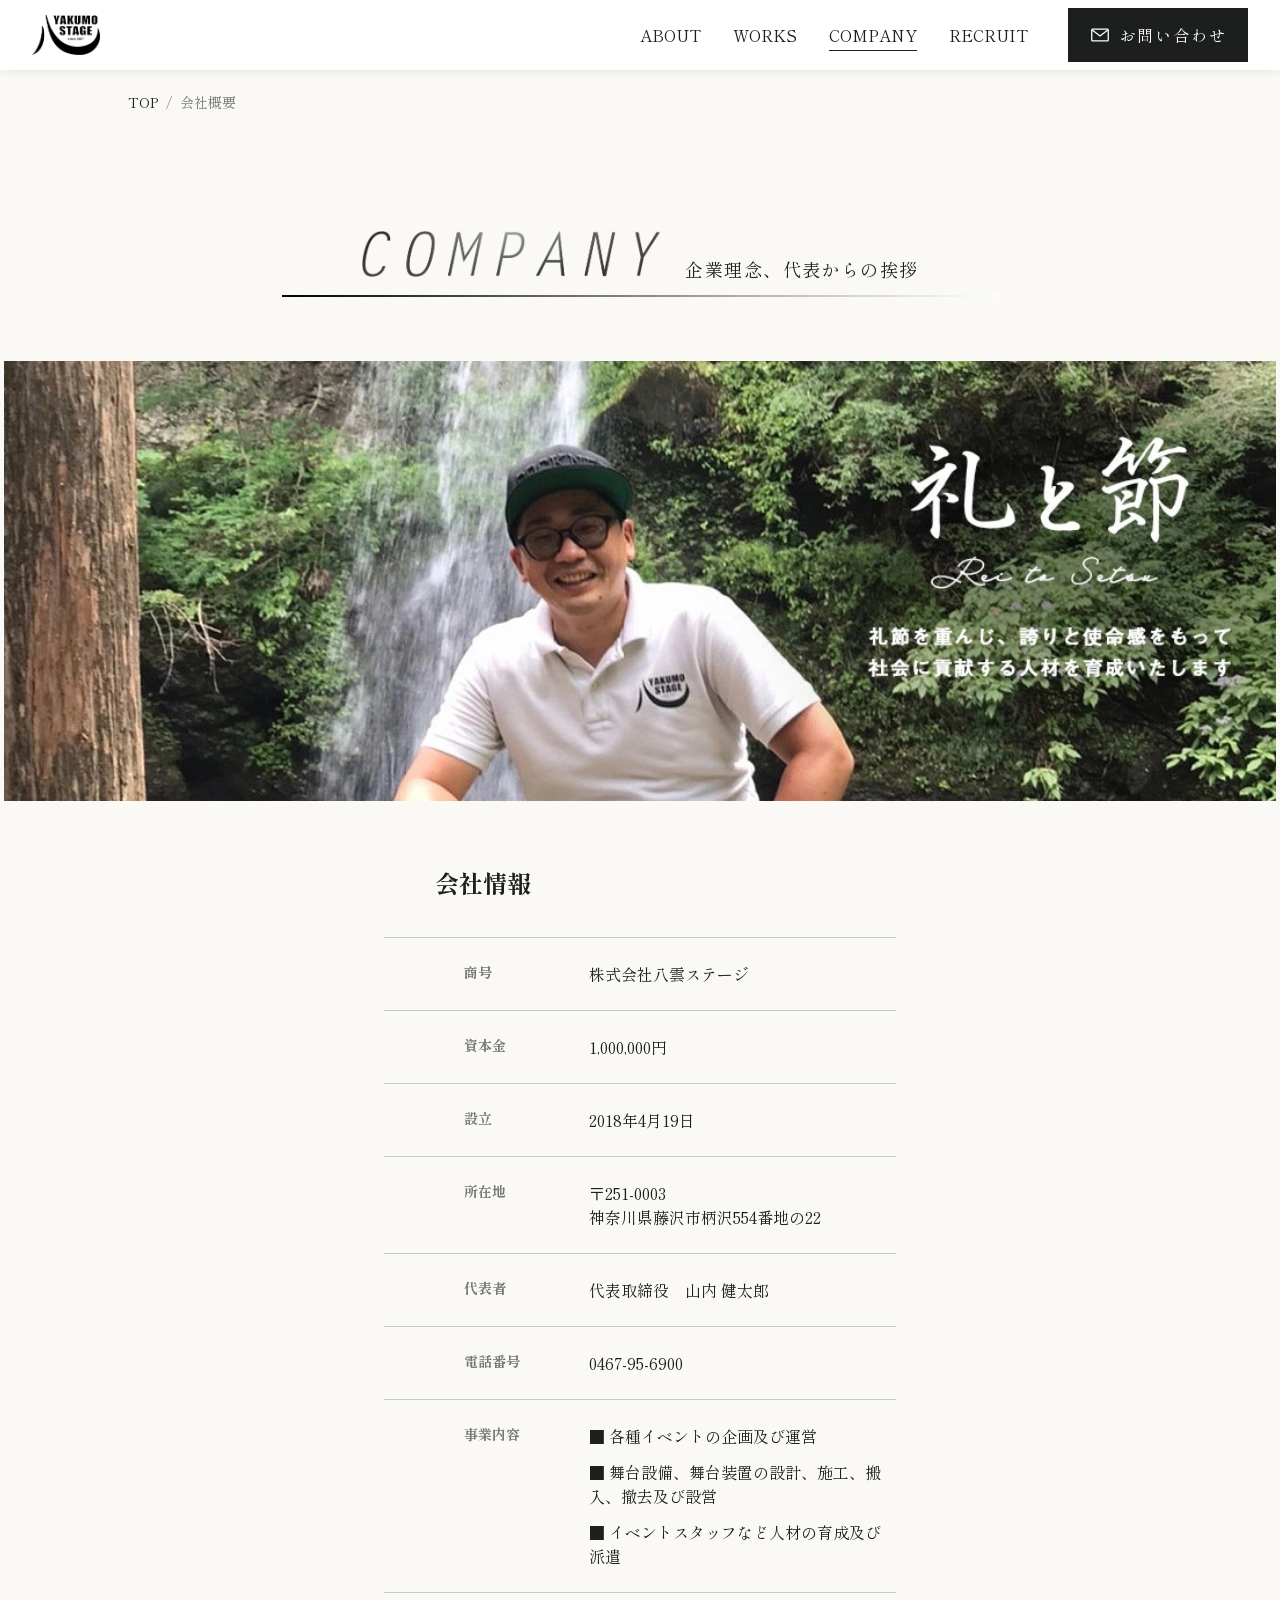
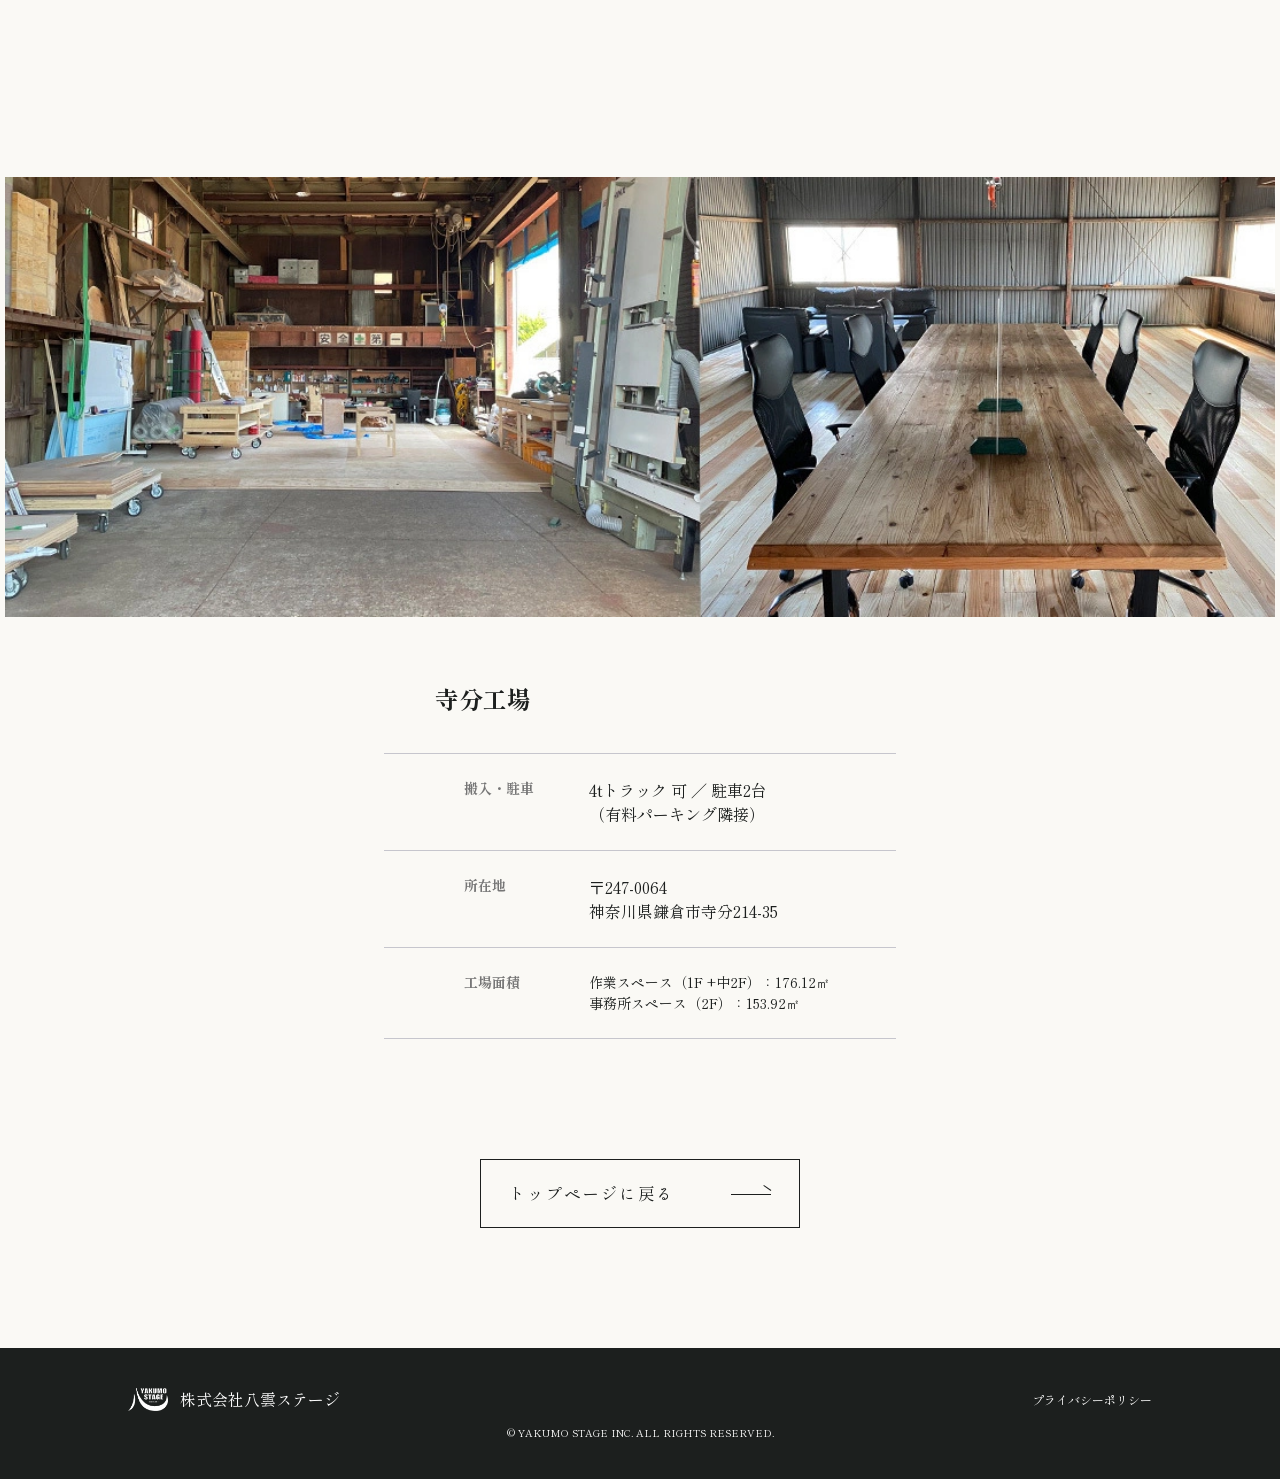
==== company.html @ d3046df2 "Add files via upload" ====
<!doctype html>
<html lang="ja">
	<head>
		<meta charset="UTF-8" />
		<meta name="viewport" content="width=device-width, initial-scale=1.0" />
		<title>会社概要|株式会社八雲ステージ</title>
		<meta
			name="description"
			content="株式会社八雲ステージの会社概要です。所在地・事業内容などの会社情報と、大道具や舞台美術を制作する寺分工場(神奈川県鎌倉市)をご紹介します。" />
		<link rel="icon" href="./assets/images/yakumo_favicon.png" />
		<link rel="preconnect" href="https://fonts.googleapis.com" />
		<link rel="preconnect" href="https://fonts.gstatic.com" crossorigin />
		<link href="https://fonts.googleapis.com/css2?family=Shippori+Mincho&display=swap" rel="stylesheet" />
		<link rel="stylesheet" href="./assets/css/style.css" />
		<!-- JSが動く時だけ演出用の初期状態にする(表示前に付けてちらつきを防ぐ) -->
		<script>
			document.documentElement.classList.add('js');
		</script>
	</head>
	<body>
		<!-- ヘッダー -->
		<header class="l-header">
			<div class="l-header__inner">
				<h1 class="l-header__logo">
					<a href="./index.html">
						<img src="./assets/images/yakumo_logo1.png" alt="株式会社八雲ステージ" />
					</a>
				</h1>
				<nav class="l-nav" id="global-nav">
					<ul class="l-nav__list">
						<li class="l-nav__item">
							<a href="./index.html#about">ABOUT</a>
						</li>
						<li class="l-nav__item">
							<a href="./index.html#works">WORKS</a>
						</li>
						<li class="l-nav__item">
							<a href="./company.html" aria-current="page">COMPANY</a>
						</li>
						<li class="l-nav__item">
							<a href="./recruit.html">RECRUIT</a>
						</li>
					</ul>
					<div class="l-btn c-btn c-btn--icon">
						<a href="./contact.html">
							<!-- メールのアイコン(飾りなので読み上げない) -->
							<svg
								class="c-btn__icon"
								viewBox="0 0 24 24"
								fill="none"
								stroke="currentColor"
								stroke-width="1.4"
								aria-hidden="true">
								<rect x="3" y="5.5" width="18" height="13" rx="1" />
								<path d="M3.5 6.5l8.5 6.5 8.5-6.5" />
							</svg>
							お問い合わせ
						</a>
					</div>
				</nav>
				<button
					type="button"
					class="l-ham"
					aria-label="メニューを開く"
					aria-expanded="false"
					aria-controls="global-nav">
					<span></span>
					<span></span>
					<span></span>
				</button>
			</div>
		</header>
		<!-- パンくずリスト -->
		<nav class="c-breadcrumb c-container" aria-label="パンくずリスト">
			<ol>
				<li><a href="./index.html">TOP</a></li>
				<li aria-current="page">会社概要</li>
			</ol>
		</nav>
		<!-- ここからコンテンツ -->
		<main class="c-section-block">
			<h2 class="c-section-title c-section-title__center">
				<span class="en">
					<img src="./assets/images/yakumo_top_company_20201012184422060.webp" alt="COMPANY" loading="lazy" />
				</span>
				<span class="jp">企業理念、代表からの挨拶</span>
			</h2>
			<!-- 会社情報セクション -->
			<section class="p-company">
				<div class="p-company__image">
					<img
						src="./assets/images/yakumo_company_image1_20200904131859080.webp"
						alt="「礼と節」と代表取締役 山内 健太郎"
						loading="lazy" />
				</div>
				<div class="p-company__text c-container">
					<h3 class="c-heading">会社情報</h3>
					<dl class="p-company__inner">
						<dt>商号</dt>
						<dd>株式会社八雲ステージ</dd>
						<dt>資本金</dt>
						<dd>1,000,000円</dd>
						<dt>設立</dt>
						<dd>2018年4月19日</dd>
						<dt>所在地</dt>
						<dd>
							<div>〒251-0003</div>
							<div>神奈川県藤沢市柄沢554番地の22</div>
						</dd>
						<dt>代表者</dt>
						<dd>代表取締役　山内 健太郎</dd>
						<dt>電話番号</dt>
						<dd><a href="tel:0467956900" class="c-tel">0467-95-6900</a></dd>
						<dt>事業内容</dt>
						<dd>
							<ul>
								<li>■ 各種イベントの企画及び運営</li>
								<li>■ 舞台設備、舞台装置の設計、施工、搬入、撤去及び設営</li>
								<li>■ イベントスタッフなど人材の育成及び派遣</li>
							</ul>
						</dd>
					</dl>
				</div>
			</section>

			<!-- 寺分工場セクション -->
			<section class="p-company c-section-block">
				<div class="p-company__image">
					<img
						src="./assets/images/yakumo_company_factory.webp"
						alt="寺分工場の作業スペースと事務所スペース"
						loading="lazy" />
				</div>
				<div class="p-company__text c-container">
					<h3 class="c-heading">寺分工場</h3>
					<dl class="p-company__inner">
						<dt>搬入・駐車</dt>
						<dd>
							<div>4tトラック 可 ／ 駐車2台</div>
							<div>（有料パーキング隣接）</div>
						</dd>
						<dt>所在地</dt>
						<dd>
							<div>〒247-0064</div>
							<div>神奈川県鎌倉市寺分214-35</div>
						</dd>
						<dt>工場面積</dt>
						<dd class="space">
							<div>作業スペース（1F +中2F）：176.12㎡</div>
							<div>事務所スペース（2F）：153.92㎡</div>
						</dd>
					</dl>
				</div>
			</section>

			<div class="c-btn c-btn--arrow c-btn--outline">
				<a href="./index.html">
					トップページに戻る
					<span class="c-btn__arrow" aria-hidden="true"></span>
				</a>
			</div>
		</main>
		<!-- フッター -->
		<footer class="l-footer">
			<div class="l-footer__inner c-container">
				<h3 class="l-footer__title">
					<a href="./index.html">
						<div class="l-footer__logo">
							<img src="./assets/images/yakumo_logo1.png" alt="株式会社八雲ステージ" loading="lazy" />
						</div>
						<div class="l-footer__text">株式会社八雲ステージ</div>
					</a>
				</h3>
				<p><a href="./privacy-policy.html">プライバシーポリシー</a></p>
			</div>
			<small>&copy; YAKUMO STAGE INC. ALL RIGHTS RESERVED.</small>
		</footer>
		<script src="https://ajax.googleapis.com/ajax/libs/jquery/3.5.1/jquery.min.js"></script>
		<script src="./assets/js/common.js"></script>
	</body>
</html>
---- assets/css/style.css ----
@charset "UTF-8";
img {
  max-width: 100%;
  display: block;
}

body {
  font-family: "Shippori Mincho", serif;
  font-size: 1rem;
  color: #1c1f1e;
  background-color: #faf9f5;
}

/*! destyle.css v4.0.1 | MIT License | https://github.com/nicolas-cusan/destyle.css */
/* Reset box-model and set borders */
/* ============================================ */
*,
::before,
::after {
  -webkit-box-sizing: border-box;
          box-sizing: border-box;
  border-style: solid;
  border-width: 0;
  min-width: 0;
}

/* Document */
/* ============================================ */
/**
 * 1. Correct the line height in all browsers.
 * 2. Prevent adjustments of font size after orientation changes in iOS.
 * 3. Remove gray overlay on links for iOS.
 */
html {
  line-height: 1.15; /* 1 */
  -webkit-text-size-adjust: 100%; /* 2 */
  -webkit-tap-highlight-color: transparent; /* 3*/
}

/* Sections */
/* ============================================ */
/**
 * Remove the margin in all browsers.
 */
body {
  margin: 0;
}

/**
 * Render the `main` element consistently in IE.
 */
main {
  display: block;
}

/* Vertical rhythm */
/* ============================================ */
p,
table,
blockquote,
address,
pre,
iframe,
form,
figure,
dl {
  margin: 0;
}

/* Headings */
/* ============================================ */
h1,
h2,
h3,
h4,
h5,
h6 {
  font-size: inherit;
  font-weight: inherit;
  margin: 0;
}

/* Lists (enumeration) */
/* ============================================ */
ul,
ol {
  margin: 0;
  padding: 0;
  list-style: none;
}

/* Lists (definition) */
/* ============================================ */
dt {
  font-weight: bold;
}

dd {
  margin-left: 0;
}

/* Grouping content */
/* ============================================ */
/**
 * 1. Add the correct box sizing in Firefox.
 * 2. Show the overflow in Edge and IE.
 */
hr {
  -webkit-box-sizing: content-box;
          box-sizing: content-box; /* 1 */
  height: 0; /* 1 */
  overflow: visible; /* 2 */
  border-top-width: 1px;
  margin: 0;
  clear: both;
  color: inherit;
}

/**
 * 1. Correct the inheritance and scaling of font size in all browsers.
 * 2. Correct the odd `em` font sizing in all browsers.
 */
pre {
  font-family: monospace, monospace; /* 1 */
  font-size: inherit; /* 2 */
}

address {
  font-style: inherit;
}

/* Text-level semantics */
/* ============================================ */
/**
 * Remove the gray background on active links in IE 10.
 */
a {
  background-color: transparent;
  text-decoration: none;
  color: inherit;
}

/**
 * 1. Remove the bottom border in Chrome 57-
 * 2. Add the correct text decoration in Chrome, Edge, IE, Opera, and Safari.
 */
abbr[title] {
  text-decoration: underline dotted; /* 2 */
}

/**
 * Add the correct font weight in Chrome, Edge, and Safari.
 */
b,
strong {
  font-weight: bolder;
}

/**
 * 1. Correct the inheritance and scaling of font size in all browsers.
 * 2. Correct the odd `em` font sizing in all browsers.
 */
code,
kbd,
samp {
  font-family: monospace, monospace; /* 1 */
  font-size: inherit; /* 2 */
}

/**
 * Add the correct font size in all browsers.
 */
small {
  font-size: 80%;
}

/**
 * Prevent `sub` and `sup` elements from affecting the line height in
 * all browsers.
 */
sub,
sup {
  font-size: 75%;
  line-height: 0;
  position: relative;
  vertical-align: baseline;
}

sub {
  bottom: -0.25em;
}

sup {
  top: -0.5em;
}

/* Replaced content */
/* ============================================ */
/**
 * Prevent vertical alignment issues.
 */
svg,
img,
embed,
object,
iframe {
  vertical-align: bottom;
}

/* Forms */
/* ============================================ */
/**
 * Reset form fields to make them styleable.
 * 1. Make form elements stylable across systems iOS especially.
 * 2. Inherit text-transform from parent.
 */
button,
input,
optgroup,
select,
textarea {
  -webkit-appearance: none; /* 1 */
  -moz-appearance: none;
       appearance: none;
  vertical-align: middle;
  color: inherit;
  font: inherit;
  background: transparent;
  padding: 0;
  margin: 0;
  border-radius: 0;
  text-align: inherit;
  text-transform: inherit; /* 2 */
}

/**
 * Correct cursors for clickable elements.
 */
button,
[type=button],
[type=reset],
[type=submit] {
  cursor: pointer;
}

button:disabled,
[type=button]:disabled,
[type=reset]:disabled,
[type=submit]:disabled {
  cursor: default;
}

/**
 * Improve outlines for Firefox and unify style with input elements & buttons.
 */
:-moz-focusring {
  outline: auto;
}

select:disabled {
  opacity: inherit;
}

/**
 * Remove padding
 */
option {
  padding: 0;
}

/**
 * Reset to invisible
 */
fieldset {
  margin: 0;
  padding: 0;
  min-width: 0;
}

legend {
  padding: 0;
}

/**
 * Add the correct vertical alignment in Chrome, Firefox, and Opera.
 */
progress {
  vertical-align: baseline;
}

/**
 * Remove the default vertical scrollbar in IE 10+.
 */
textarea {
  overflow: auto;
}

/**
 * Correct the cursor style of increment and decrement buttons in Chrome.
 */
[type=number]::-webkit-inner-spin-button,
[type=number]::-webkit-outer-spin-button {
  height: auto;
}

/**
 * Correct the outline style in Safari.
 */
[type=search] {
  outline-offset: -2px; /* 1 */
}

/**
 * Remove the inner padding in Chrome and Safari on macOS.
 */
[type=search]::-webkit-search-decoration {
  -webkit-appearance: none;
}

/**
 * 1. Correct the inability to style clickable types in iOS and Safari.
 * 2. Fix font inheritance.
 */
::-webkit-file-upload-button {
  -webkit-appearance: button; /* 1 */
  font: inherit; /* 2 */
}

/**
 * Fix appearance for Firefox
 */
[type=number] {
  -moz-appearance: textfield;
  -webkit-appearance: textfield;
          appearance: textfield;
}

/**
 * Clickable labels
 */
label[for] {
  cursor: pointer;
}

/* Interactive */
/* ============================================ */
/*
 * Add the correct display in Edge, IE 10+, and Firefox.
 */
details {
  display: block;
}

/*
 * Add the correct display in all browsers.
 */
summary {
  display: list-item;
}

/*
 * Remove outline for editable content.
 */
[contenteditable]:focus {
  outline: auto;
}

/* Tables */
/* ============================================ */
/**
1. Correct table border color inheritance in all Chrome and Safari.
*/
table {
  border-color: inherit; /* 1 */
  border-collapse: collapse;
}

caption {
  text-align: left;
}

td,
th {
  vertical-align: top;
  padding: 0;
}

th {
  text-align: left;
  font-weight: bold;
}

.l-header {
  position: sticky;
  top: 0;
  left: 0;
  width: 100%;
  padding-block: 20px;
  background-color: #fff;
  -webkit-box-shadow: 0 2px 8px rgba(28, 31, 30, 0.08);
          box-shadow: 0 2px 8px rgba(28, 31, 30, 0.08);
  z-index: 10;
}
@media screen and (min-width: 850px) {
  .l-header {
    padding-block: 8px;
  }
}
.l-header__inner {
  display: -webkit-box;
  display: -ms-flexbox;
  display: flex;
  -webkit-box-pack: justify;
      -ms-flex-pack: justify;
          justify-content: space-between;
  -webkit-box-align: center;
      -ms-flex-align: center;
          align-items: center;
  width: 90%;
  margin-inline: auto;
}
@media screen and (min-width: 850px) {
  .l-header__inner {
    width: 95%;
  }
}
.l-header__logo {
  z-index: 20;
  -webkit-transition: 0.3s all ease-in;
  transition: 0.3s all ease-in;
}
.l-header__logo a:hover {
  opacity: 0.6;
}
.l-header__logo img {
  height: 30px;
  width: auto;
}
@media screen and (min-width: 850px) {
  .l-header__logo img {
    height: 40px;
  }
}
.l-header .l-nav {
  opacity: 0;
  visibility: hidden;
  position: absolute;
  left: -100%;
  top: 0;
  z-index: 10;
  height: 100dvh;
  width: 100%;
  -webkit-transition: 0.3s all ease-in;
  transition: 0.3s all ease-in;
}
@media screen and (min-width: 850px) {
  .l-header .l-nav {
    position: static;
    opacity: 1;
    visibility: visible;
    display: -webkit-box;
    display: -ms-flexbox;
    display: flex;
    gap: 40px;
    -webkit-box-align: center;
        -ms-flex-align: center;
            align-items: center;
    height: auto;
    width: auto;
    color: #1c1f1e;
  }
  .l-header .l-nav__list {
    display: -webkit-box;
    display: -ms-flexbox;
    display: flex;
    gap: 32px;
  }
}
.l-header .l-nav__item a {
  position: relative;
}
.l-header .l-nav__item a::after {
  content: "";
  position: absolute;
  left: 0;
  bottom: -4px;
  width: 100%;
  height: 1px;
  background-color: currentColor;
  -webkit-transform: scaleX(0);
          transform: scaleX(0);
  -webkit-transform-origin: right center;
          transform-origin: right center;
  -webkit-transition: -webkit-transform 0.3s ease;
  transition: -webkit-transform 0.3s ease;
  transition: transform 0.3s ease;
  transition: transform 0.3s ease, -webkit-transform 0.3s ease;
}
@media (hover: hover) {
  .l-header .l-nav__item a:hover::after {
    -webkit-transform: scaleX(1);
            transform: scaleX(1);
    -webkit-transform-origin: left center;
            transform-origin: left center;
  }
}
.l-header .l-nav__item a:focus-visible::after, .l-header .l-nav__item a[aria-current=page]::after {
  -webkit-transform: scaleX(1);
          transform: scaleX(1);
  -webkit-transform-origin: left center;
          transform-origin: left center;
}
.l-header .l-ham {
  position: relative;
  width: 30px;
  height: 30px;
  cursor: pointer;
  -webkit-transition: 0.3s all ease-in;
  transition: 0.3s all ease-in;
}
@media screen and (min-width: 850px) {
  .l-header .l-ham {
    display: none;
  }
}
.l-header .l-ham span {
  position: absolute;
  left: 0;
  width: 100%;
  height: 2px;
  background-color: black;
  -webkit-transition: 0.3s all ease-in;
  transition: 0.3s all ease-in;
  z-index: 20;
}
.l-header .l-ham span:first-of-type {
  top: 20%;
}
.l-header .l-ham span:nth-of-type(2) {
  top: 50%;
}
.l-header .l-ham span:last-of-type {
  top: 80%;
}
@media screen and (max-width: 849px) {
  .l-header.open .l-header__logo img {
    -webkit-filter: invert(1);
            filter: invert(1);
  }
  .l-header.open .l-nav {
    opacity: 1;
    visibility: visible;
    top: 0;
    left: 0;
    right: 0;
    z-index: 10;
    background-color: #1c1f1e;
    width: 100%;
    height: 100dvh;
    padding: 100px 64px;
    display: -webkit-box;
    display: -ms-flexbox;
    display: flex;
    -webkit-box-orient: vertical;
    -webkit-box-direction: normal;
        -ms-flex-direction: column;
            flex-direction: column;
    -webkit-box-align: start;
        -ms-flex-align: start;
            align-items: flex-start;
    gap: 32px;
  }
  .l-header.open .l-nav__list {
    display: -webkit-box;
    display: -ms-flexbox;
    display: flex;
    -webkit-box-orient: vertical;
    -webkit-box-direction: normal;
        -ms-flex-direction: column;
            flex-direction: column;
    color: #fff;
    gap: 8px;
  }
  .l-header.open .l-nav__item a {
    display: inline-block;
    padding-block: 14px;
  }
  .l-header.open .l-nav__item a::after {
    bottom: 10px;
  }
  .l-header.open .l-ham span {
    background-color: #fff;
  }
  .l-header.open .l-ham span:first-of-type {
    top: 50%;
    -webkit-transform: rotate(-135deg);
            transform: rotate(-135deg);
  }
  .l-header.open .l-ham span:nth-of-type(2) {
    opacity: 0;
  }
  .l-header.open .l-ham span:last-of-type {
    top: 50%;
    -webkit-transform: rotate(135deg);
            transform: rotate(135deg);
  }
  .l-header.open .l-btn {
    margin-inline: 0;
    border-color: #fff;
  }
}

@media screen and (max-width: 849px) {
  body:has(.l-header.open) {
    overflow: hidden;
  }
}

.l-footer {
  padding-block: 40px;
  background-color: #1c1f1e;
  color: #fff;
  text-align: center;
  display: -webkit-box;
  display: -ms-flexbox;
  display: flex;
  -webkit-box-orient: vertical;
  -webkit-box-direction: normal;
      -ms-flex-direction: column;
          flex-direction: column;
  gap: 16px;
}
.l-footer__inner {
  display: -webkit-box;
  display: -ms-flexbox;
  display: flex;
  -webkit-box-orient: vertical;
  -webkit-box-direction: normal;
      -ms-flex-direction: column;
          flex-direction: column;
  gap: 16px;
  -webkit-box-align: center;
      -ms-flex-align: center;
          align-items: center;
}
@media screen and (min-width: 850px) {
  .l-footer__inner {
    -webkit-box-orient: horizontal;
    -webkit-box-direction: normal;
        -ms-flex-direction: row;
            flex-direction: row;
    -webkit-box-pack: justify;
        -ms-flex-pack: justify;
            justify-content: space-between;
  }
}
.l-footer__inner p {
  font-size: 0.75rem;
}
.l-footer__inner p a {
  position: relative;
}
.l-footer__inner p a::after {
  content: "";
  position: absolute;
  left: 0;
  bottom: -2px;
  width: 100%;
  height: 1px;
  background-color: currentColor;
  -webkit-transform: scaleX(0);
          transform: scaleX(0);
  -webkit-transform-origin: right center;
          transform-origin: right center;
  -webkit-transition: -webkit-transform 0.3s ease;
  transition: -webkit-transform 0.3s ease;
  transition: transform 0.3s ease;
  transition: transform 0.3s ease, -webkit-transform 0.3s ease;
}
@media (hover: hover) {
  .l-footer__inner p a:hover::after {
    -webkit-transform: scaleX(1);
            transform: scaleX(1);
    -webkit-transform-origin: left center;
            transform-origin: left center;
  }
}
.l-footer__inner p a:focus-visible::after, .l-footer__inner p a[aria-current=page]::after {
  -webkit-transform: scaleX(1);
          transform: scaleX(1);
  -webkit-transform-origin: left center;
          transform-origin: left center;
}
.l-footer__title a {
  display: -webkit-box;
  display: -ms-flexbox;
  display: flex;
  -webkit-box-align: center;
      -ms-flex-align: center;
          align-items: center;
  gap: 12px;
}
.l-footer__title a:hover {
  opacity: 0.6;
}
.l-footer__logo {
  width: 30px;
  -webkit-filter: invert(1);
          filter: invert(1);
}
@media screen and (min-width: 850px) {
  .l-footer__logo {
    width: 40px;
  }
}
.l-footer__logo img {
  width: 100%;
}
.l-footer small {
  font-size: 0.625rem;
}

.p-company {
  display: -webkit-box;
  display: -ms-flexbox;
  display: flex;
  -webkit-box-orient: vertical;
  -webkit-box-direction: normal;
      -ms-flex-direction: column;
          flex-direction: column;
  -webkit-box-align: center;
      -ms-flex-align: center;
          align-items: center;
}
.p-company__text {
  display: -webkit-box;
  display: -ms-flexbox;
  display: flex;
  -webkit-box-orient: vertical;
  -webkit-box-direction: normal;
      -ms-flex-direction: column;
          flex-direction: column;
  -webkit-box-align: center;
      -ms-flex-align: center;
          align-items: center;
}
.p-company__image {
  margin-block: 32px;
}
@media screen and (min-width: 850px) {
  .p-company__image {
    margin-block: 64px;
  }
}
.p-company__image img {
  width: 100%;
  height: auto;
  -o-object-fit: cover;
     object-fit: cover;
  -o-object-position: center;
     object-position: center;
  margin-inline: auto;
}
@media screen and (min-width: 850px) {
  .p-company__image img {
    width: 100%;
    height: 440px;
  }
}
.p-company .c-heading {
  text-align: left;
  width: 90%;
}
@media screen and (min-width: 850px) {
  .p-company .c-heading {
    width: 40%;
    text-align: left;
  }
}
.p-company__inner {
  width: 90%;
  display: -webkit-box;
  display: -ms-flexbox;
  display: flex;
  -ms-flex-wrap: wrap;
      flex-wrap: wrap;
}
@media screen and (min-width: 850px) {
  .p-company__inner {
    width: 50%;
  }
}
.p-company__inner dt,
.p-company__inner dd {
  padding-block: 24px;
  border-bottom: 1px solid #c6c6cd;
  line-height: 1.5;
}
.p-company__inner dt:first-of-type,
.p-company__inner dd:first-of-type {
  border-top: 1px solid #c6c6cd;
}
.p-company__inner dt {
  width: 30%;
  color: #767676;
  font-size: 0.875rem;
  padding-left: 16px;
}
@media screen and (min-width: 850px) {
  .p-company__inner dt {
    padding-left: 80px;
    width: 40%;
  }
}
.p-company__inner dd {
  width: 70%;
}
@media screen and (min-width: 850px) {
  .p-company__inner dd {
    width: 60%;
  }
}
.p-company__inner ul {
  display: -webkit-box;
  display: -ms-flexbox;
  display: flex;
  -webkit-box-orient: vertical;
  -webkit-box-direction: normal;
      -ms-flex-direction: column;
          flex-direction: column;
  gap: 8px;
}
@media screen and (min-width: 850px) {
  .p-company__inner ul {
    gap: 12px;
  }
}
.p-company__inner .space {
  font-size: 0.875rem;
}

.p-top-mainvisual {
  position: relative;
}
.p-top-mainvisual__text {
  position: absolute;
  z-index: 2;
  top: calc(60% - var(--header-height, 70px) / 2);
  left: 10%;
  color: #fff;
  text-shadow: 0 2px 12px rgba(0, 0, 0, 0.5);
  display: -webkit-box;
  display: -ms-flexbox;
  display: flex;
  -webkit-box-orient: vertical;
  -webkit-box-direction: normal;
      -ms-flex-direction: column;
          flex-direction: column;
  gap: 12px;
  font-size: 1.25rem;
  -webkit-transform: translateY(-50%);
          transform: translateY(-50%);
  -webkit-transition: opacity 1s 1s, visibility 1s 1s;
  transition: opacity 1s 1s, visibility 1s 1s;
}
@media screen and (min-width: 850px) {
  .p-top-mainvisual__text {
    gap: 24px;
    font-size: 2rem;
  }
}
.js:not(.is-movie-played) .p-top-mainvisual:not(.is-movie-end) .p-top-mainvisual__text {
  opacity: 0;
  visibility: hidden;
}
.p-top-mainvisual__main {
  font-size: 3rem;
  font-weight: bold;
}
@media screen and (min-width: 850px) {
  .p-top-mainvisual__main {
    font-size: 4rem;
  }
}
.p-top-mainvisual__image {
  position: relative;
  z-index: 0;
  height: calc(100vh - var(--header-height, 70px));
  height: calc(100svh - var(--header-height, 70px));
  overflow: hidden;
}
.p-top-mainvisual__image img {
  position: absolute;
  inset: 0;
  width: 100%;
  height: 100%;
  -o-object-fit: cover;
     object-fit: cover;
  -o-object-position: center;
     object-position: center;
  opacity: 0;
  -webkit-animation: mainvisual-fade 15s infinite ease-in-out;
          animation: mainvisual-fade 15s infinite ease-in-out;
}
.p-top-mainvisual__image img:nth-child(1) {
  -webkit-animation-delay: -2s;
          animation-delay: -2s;
}
.p-top-mainvisual__image img:nth-child(2) {
  -webkit-animation-delay: 3s;
          animation-delay: 3s;
}
.p-top-mainvisual__image img:nth-child(3) {
  -webkit-animation-delay: 8s;
          animation-delay: 8s;
}
.p-top-mainvisual__image img:nth-child(3) {
  -o-object-position: 85% center;
     object-position: 85% center;
}
@media screen and (min-width: 850px) {
  .p-top-mainvisual__image img:nth-child(3) {
    -o-object-position: center;
       object-position: center;
  }
}
.js:not(.is-movie-played) .p-top-mainvisual:not(.is-movie-end) .p-top-mainvisual__image img {
  -webkit-animation-play-state: paused;
          animation-play-state: paused;
}
.p-top-mainvisual__movie {
  display: none;
}
.js:not(.is-movie-played) .p-top-mainvisual__movie {
  display: block;
  position: absolute;
  inset: 0;
  z-index: 1;
  width: 100%;
  height: 100%;
  -o-object-fit: contain;
     object-fit: contain;
  -o-object-position: center calc(50% - var(--header-height, 70px) / 2);
     object-position: center calc(50% - var(--header-height, 70px) / 2);
  background-color: #fff;
  -webkit-transition: opacity 1s, visibility 1s;
  transition: opacity 1s, visibility 1s;
}
@media screen and (min-width: 850px) {
  .js:not(.is-movie-played) .p-top-mainvisual__movie {
    -o-object-fit: cover;
       object-fit: cover;
    -o-object-position: center;
       object-position: center;
  }
}
.p-top-mainvisual.is-movie-end .p-top-mainvisual__movie {
  opacity: 0;
  visibility: hidden;
}

@-webkit-keyframes mainvisual-fade {
  0% {
    opacity: 0;
    z-index: 2;
  }
  13.3333333333% {
    opacity: 1;
    z-index: 2;
  }
  33.3333333333% {
    opacity: 1;
    z-index: 1;
  }
  46.6666666667% {
    opacity: 1;
    z-index: 1;
  }
  46.6766666667% {
    opacity: 0;
    z-index: 1;
  }
  100% {
    opacity: 0;
    z-index: 1;
  }
}

@keyframes mainvisual-fade {
  0% {
    opacity: 0;
    z-index: 2;
  }
  13.3333333333% {
    opacity: 1;
    z-index: 2;
  }
  33.3333333333% {
    opacity: 1;
    z-index: 1;
  }
  46.6666666667% {
    opacity: 1;
    z-index: 1;
  }
  46.6766666667% {
    opacity: 0;
    z-index: 1;
  }
  100% {
    opacity: 0;
    z-index: 1;
  }
}
@media (prefers-reduced-motion: reduce) {
  .p-top-mainvisual__image img {
    -webkit-animation: none;
            animation: none;
  }
  .p-top-mainvisual__image img:nth-child(1) {
    opacity: 1;
  }
}
.p-top-about {
  display: -webkit-box;
  display: -ms-flexbox;
  display: flex;
  -webkit-box-orient: vertical;
  -webkit-box-direction: normal;
      -ms-flex-direction: column;
          flex-direction: column;
}
@media screen and (min-width: 850px) {
  .p-top-about {
    -webkit-box-orient: vertical;
    -webkit-box-direction: normal;
        -ms-flex-direction: column;
            flex-direction: column;
    -webkit-writing-mode: vertical-rl;
        -ms-writing-mode: tb-rl;
            writing-mode: vertical-rl;
    -webkit-box-align: center;
        -ms-flex-align: center;
            align-items: center;
    height: 80vh;
    padding-block: 0;
    margin-block: auto;
  }
}
.p-top-about__heading {
  font-size: 1.5rem;
}
@media screen and (min-width: 850px) {
  .p-top-about__heading {
    font-size: 2rem;
  }
}
.p-top-about__image {
  width: 80%;
  margin-inline: auto;
  padding-block: 120px;
}
@media screen and (min-width: 850px) {
  .p-top-about__image {
    width: 200px;
    padding-block: 0;
    margin-inline: 0;
  }
}
.p-top-about__image img {
  width: 100%;
}
.p-top-about__wrapper {
  font-size: 1rem;
  line-height: 2.5rem;
  display: -webkit-box;
  display: -ms-flexbox;
  display: flex;
  -webkit-box-orient: vertical;
  -webkit-box-direction: normal;
      -ms-flex-direction: column;
          flex-direction: column;
  gap: 36px;
  padding-inline: 16px;
}
@media screen and (min-width: 850px) {
  .p-top-about__wrapper {
    width: 100%;
    font-size: 1.25rem;
    height: 70vh;
    gap: 0px;
    padding-block: 64px;
    -webkit-box-pack: justify;
        -ms-flex-pack: justify;
            justify-content: space-between;
  }
  .p-top-about__wrapper p {
    -ms-flex-negative: 0;
        flex-shrink: 0;
  }
}

.p-top-works {
  --works-image-height: calc(100vh - var(--header-height, 70px));
}
.p-top-works__container {
  display: -webkit-box;
  display: -ms-flexbox;
  display: flex;
  -webkit-box-orient: vertical;
  -webkit-box-direction: normal;
      -ms-flex-direction: column;
          flex-direction: column;
}
@media screen and (min-width: 850px) {
  .p-top-works__container {
    -webkit-box-orient: horizontal;
    -webkit-box-direction: normal;
        -ms-flex-direction: row;
            flex-direction: row;
    -webkit-box-align: start;
        -ms-flex-align: start;
            align-items: flex-start;
  }
}
.p-top-works__text-column {
  position: relative;
  z-index: 1;
  width: 100%;
  margin-top: calc(var(--works-image-height) * -1);
  color: #fff;
}
@media screen and (min-width: 850px) {
  .p-top-works__text-column {
    width: 50%;
    margin-top: 0;
    color: inherit;
  }
}
.p-top-works__text-item {
  min-height: 100vh;
  display: -webkit-box;
  display: -ms-flexbox;
  display: flex;
  -webkit-box-orient: vertical;
  -webkit-box-direction: normal;
      -ms-flex-direction: column;
          flex-direction: column;
  -webkit-box-pack: center;
      -ms-flex-pack: center;
          justify-content: center;
  padding: 48px 8%;
  -webkit-box-sizing: border-box;
          box-sizing: border-box;
  text-shadow: 0 1px 8px rgba(0, 0, 0, 0.5);
}
@media screen and (min-width: 850px) {
  .p-top-works__text-item {
    min-height: 0;
    height: 150vh;
    padding: 0 48px;
    text-shadow: none;
  }
}
.p-top-works__text-item p {
  line-height: 2;
}
@media screen and (min-width: 850px) {
  .p-top-works .event {
    -webkit-box-align: end;
        -ms-flex-align: end;
            align-items: end;
  }
}
.p-top-works__heading {
  font-size: 1.25rem;
  line-height: 1.5;
  color: #1c1f1e;
  font-weight: bold;
  margin-bottom: 24px;
  color: inherit;
}
@media screen and (min-width: 850px) {
  .p-top-works__heading {
    font-size: 1.5rem;
    margin-bottom: 36px;
    text-align: left;
    color: #1c1f1e;
  }
}
.p-top-works__image-column {
  width: 100%;
  height: var(--works-image-height);
  position: sticky;
  top: var(--header-height, 70px);
  overflow: hidden;
  background-color: #faf9f5;
}
.p-top-works__image-column::after {
  content: "";
  position: absolute;
  inset: 0;
  z-index: 2;
  background-color: rgba(0, 0, 0, 0.45);
  pointer-events: none;
}
@media screen and (min-width: 850px) {
  .p-top-works__image-column::after {
    content: none;
  }
}
@media screen and (min-width: 850px) {
  .p-top-works__image-column {
    width: 50%;
    height: calc(100vh - var(--header-height, 64px));
    top: var(--header-height, 64px);
  }
}
.p-top-works__image-item {
  position: absolute;
  inset: 0;
  width: 100%;
  height: 100%;
  -o-object-fit: cover;
     object-fit: cover;
  clip-path: polygon(0% 0%, 0% 0%, 0% 100%, 0% 100%);
}
.p-top-works__image-item:first-child {
  clip-path: polygon(0% 0%, 100% 0%, 100% 100%, 0% 100%);
}

.p-top-company .c-btn {
  width: min(90%, 320px);
}
@media screen and (min-width: 850px) {
  .p-top-company__inner {
    width: 80%;
    margin-inline: auto;
    display: -webkit-box;
    display: -ms-flexbox;
    display: flex;
    -webkit-box-orient: horizontal;
    -webkit-box-direction: reverse;
        -ms-flex-direction: row-reverse;
            flex-direction: row-reverse;
    gap: 48px;
    padding-bottom: 120px;
  }
}
.p-top-company__image {
  height: 200px;
}
@media screen and (min-width: 850px) {
  .p-top-company__image {
    width: 50%;
    height: 50vh;
  }
}
.p-top-company__image img {
  width: 100%;
  height: 100%;
  -o-object-fit: cover;
     object-fit: cover;
  -o-object-position: center;
     object-position: center;
}
.p-top-company__wrapper {
  display: -webkit-box;
  display: -ms-flexbox;
  display: flex;
  -webkit-box-orient: vertical;
  -webkit-box-direction: normal;
      -ms-flex-direction: column;
          flex-direction: column;
  padding-block: 36px;
  width: 90%;
  margin-inline: auto;
}
@media screen and (min-width: 850px) {
  .p-top-company__wrapper {
    width: 50%;
    padding-block: 0;
    -ms-flex-item-align: center;
        -ms-grid-row-align: center;
        align-self: center;
    padding-inline: 32px;
  }
}
.p-top-company__heading {
  font-size: 1.25rem;
  line-height: 1.5;
  color: #1c1f1e;
  font-weight: bold;
  margin-bottom: 24px;
}
@media screen and (min-width: 850px) {
  .p-top-company__heading {
    font-size: 1.5rem;
    margin-bottom: 36px;
    text-align: left;
  }
}
.p-top-company__text {
  display: -webkit-box;
  display: -ms-flexbox;
  display: flex;
  -webkit-box-orient: vertical;
  -webkit-box-direction: normal;
      -ms-flex-direction: column;
          flex-direction: column;
  gap: 24px;
  line-height: 1.5;
}
@media screen and (min-width: 850px) {
  .p-top-company__text {
    line-height: 2.4;
  }
}
.p-top-company__name {
  display: -webkit-box;
  display: -ms-flexbox;
  display: flex;
  -webkit-box-pack: end;
      -ms-flex-pack: end;
          justify-content: flex-end;
  -webkit-box-align: baseline;
      -ms-flex-align: baseline;
          align-items: baseline;
  padding-right: 20px;
  gap: 24px;
}
.p-top-company__name span {
  font-size: 0.75rem;
}
.p-top-company__name .name {
  font-size: 1.25rem;
  line-height: 2.4;
  letter-spacing: 0.1em;
}

@media screen and (min-width: 850px) {
  .p-top-recruit .c-section-title {
    padding-left: 200px;
  }
}
.p-top-recruit__inner {
  text-align: center;
  padding-bottom: 64px;
}
@media screen and (min-width: 850px) {
  .p-top-recruit__inner {
    display: -webkit-box;
    display: -ms-flexbox;
    display: flex;
    gap: 64px;
    -webkit-box-pack: center;
        -ms-flex-pack: center;
            justify-content: center;
    -webkit-box-align: center;
        -ms-flex-align: center;
            align-items: center;
    padding-bottom: 120px;
  }
}
.p-top-recruit__text {
  font-size: 1rem;
  display: -webkit-box;
  display: -ms-flexbox;
  display: flex;
  -webkit-box-orient: vertical;
  -webkit-box-direction: normal;
      -ms-flex-direction: column;
          flex-direction: column;
  gap: 10px;
  padding-bottom: 64px;
}
@media screen and (min-width: 850px) {
  .p-top-recruit__text {
    font-size: 1.25rem;
    text-align: left;
    line-height: 2;
  }
}
.p-top-recruit__images {
  margin-inline: auto;
  width: min(100%, 520px);
  display: -ms-grid;
  display: grid;
  -ms-grid-columns: (1fr)[3];
  grid-template-columns: repeat(3, 1fr);
}
@media screen and (min-width: 850px) {
  .p-top-recruit__images {
    margin-inline: 0;
  }
}
.p-top-recruit__images img {
  width: 100%;
  aspect-ratio: 1/1;
  -o-object-fit: cover;
     object-fit: cover;
  padding: 5px;
  -webkit-box-sizing: border-box;
          box-sizing: border-box;
  -webkit-filter: grayscale(100%);
          filter: grayscale(100%);
}
.p-top-recruit {
  /* 階段状の配置 */
}
.p-top-recruit__image1 {
  -ms-grid-column: 3;
  grid-column: 3;
  -ms-grid-row: 1;
  grid-row: 1;
}
.p-top-recruit__image2 {
  -ms-grid-column: 2;
  grid-column: 2;
  -ms-grid-row: 2;
  grid-row: 2;
}
.p-top-recruit__image3 {
  -ms-grid-column: 3;
  grid-column: 3;
  -ms-grid-row: 2;
  grid-row: 2;
}
.p-top-recruit__image4 {
  -ms-grid-column: 1;
  grid-column: 1;
  -ms-grid-row: 3;
  grid-row: 3;
}
.p-top-recruit__image5 {
  -ms-grid-column: 2;
  grid-column: 2;
  -ms-grid-row: 3;
  grid-row: 3;
}
.p-top-recruit__image6 {
  -ms-grid-column: 3;
  grid-column: 3;
  -ms-grid-row: 3;
  grid-row: 3;
}

@media screen and (min-width: 850px) {
  .p-top-contact .c-section-title {
    -webkit-box-pack: center;
        -ms-flex-pack: center;
            justify-content: center;
  }
}
.p-top-contact__inner {
  text-align: center;
}
.p-top-contact__text {
  width: 90%;
  margin-inline: auto;
  text-align: left;
  font-size: 0.875rem;
  line-height: 2.4;
  letter-spacing: 0.07em;
  padding-bottom: 64px;
}
@media screen and (min-width: 850px) {
  .p-top-contact__text {
    text-align: center;
    font-size: 1rem;
    padding-bottom: 80px;
  }
}
.p-top-contact__text .pc {
  display: none;
}
@media screen and (min-width: 850px) {
  .p-top-contact__text .pc {
    display: block;
  }
}

.p-contact {
  text-align: center;
}

.p-recruit__image {
  padding-top: 64px;
  display: -webkit-box;
  display: -ms-flexbox;
  display: flex;
  -webkit-box-orient: vertical;
  -webkit-box-direction: normal;
      -ms-flex-direction: column;
          flex-direction: column;
  width: 100%;
  -webkit-box-align: center;
      -ms-flex-align: center;
          align-items: center;
  height: auto;
}
@media screen and (min-width: 850px) {
  .p-recruit__image {
    width: 80%;
    margin-inline: auto;
  }
}
.p-recruit__image img {
  width: 100%;
  height: 100%;
  -o-object-fit: cover;
     object-fit: cover;
  -o-object-position: center;
     object-position: center;
}
@media screen and (min-width: 850px) {
  .p-recruit__image img {
    height: 440px;
  }
}
.p-recruit__text-box {
  margin-inline: auto;
  display: -ms-grid;
  display: grid;
  -ms-grid-columns: 1fr 12px 1fr;
  grid-template-columns: repeat(2, 1fr);
  -webkit-box-pack: justify;
      -ms-flex-pack: justify;
          justify-content: space-between;
  gap: 12px;
}
@media screen and (min-width: 850px) {
  .p-recruit__text-box {
    width: 50%;
    gap: 32px;
  }
}
.p-recruit__text-box li {
  padding-block: 24px;
  border: solid 1px #1c1f1e;
  text-align: center;
}
@media screen and (min-width: 850px) {
  .p-recruit__text-box li {
    padding-block: 32px;
  }
}
.p-recruit__heading {
  font-size: 1.25rem;
  line-height: 1.5;
  color: #1c1f1e;
  font-weight: bold;
}
@media screen and (min-width: 850px) {
  .p-recruit__heading {
    font-size: 1.5rem;
    text-align: center;
  }
}
.p-recruit__item {
  display: -webkit-box;
  display: -ms-flexbox;
  display: flex;
  -webkit-box-align: center;
      -ms-flex-align: center;
          align-items: center;
  border-bottom: 1px solid #c6c6cd;
  padding: 24px;
  width: 100%;
  margin-inline: auto;
  text-align: left;
  gap: 12px;
}
.p-recruit__item:first-of-type {
  margin-top: 32px;
}
.p-recruit__item:first-of-type {
  border-top: 1px solid #c6c6cd;
}
@media screen and (min-width: 850px) {
  .p-recruit__item {
    width: 45%;
    gap: 0;
  }
}
.p-recruit__item dt {
  width: 30%;
  color: #767676;
  font-size: 0.75rem;
}
@media screen and (min-width: 850px) {
  .p-recruit__item dt {
    font-size: 0.875rem;
    padding-left: 64px;
  }
}
.p-recruit__item dd {
  width: 70%;
  line-height: 1.5;
  font-size: 0.875rem;
}
@media screen and (min-width: 850px) {
  .p-recruit__item dd {
    line-height: 2;
    font-size: 1rem;
  }
}

.p-privacypolicy__inner {
  margin-inline: auto;
  width: 100%;
  padding-bottom: 120px;
}
@media screen and (min-width: 850px) {
  .p-privacypolicy__inner {
    width: 70%;
  }
}
.p-privacypolicy__item {
  display: -webkit-box;
  display: -ms-flexbox;
  display: flex;
  -webkit-box-orient: vertical;
  -webkit-box-direction: normal;
      -ms-flex-direction: column;
          flex-direction: column;
  gap: 12px;
  border-bottom: 1px solid #c6c6cd;
  padding: 32px;
  line-height: 2;
}

.p-send__title {
  padding-top: 32px;
}
@media screen and (min-width: 850px) {
  .p-send__title {
    padding-top: 80px;
  }
}

.c-section-title {
  width: 90%;
  margin-inline: auto;
  display: -webkit-box;
  display: -ms-flexbox;
  display: flex;
  -webkit-box-orient: vertical;
  -webkit-box-direction: normal;
      -ms-flex-direction: column;
          flex-direction: column;
  gap: 12px;
  margin-bottom: 36px;
}
@media screen and (min-width: 850px) {
  .c-section-title {
    width: 100%;
    -webkit-box-orient: horizontal;
    -webkit-box-direction: normal;
        -ms-flex-direction: row;
            flex-direction: row;
    -ms-flex-wrap: wrap;
        flex-wrap: wrap;
    -webkit-box-align: baseline;
        -ms-flex-align: baseline;
            align-items: baseline;
    gap: 16px 24px;
    margin-bottom: 80px;
  }
}
.c-section-title::after {
  content: "";
  -webkit-box-ordinal-group: 2;
      -ms-flex-order: 1;
          order: 1;
  width: 100%;
  height: 2px;
  background: -webkit-gradient(linear, left top, right top, from(#000), color-stop(70%, rgba(102, 102, 102, 0.4)), to(#fff));
  background: linear-gradient(to right, #000 0%, rgba(102, 102, 102, 0.4) 70%, #fff 100%);
  -webkit-transform-origin: left center;
          transform-origin: left center;
}
@media screen and (min-width: 850px) {
  .c-section-title::after {
    -webkit-box-ordinal-group: 4;
        -ms-flex-order: 3;
            order: 3;
    width: 80%;
  }
}
.js .c-section-title::after {
  -webkit-transform: scaleX(0);
          transform: scaleX(0);
}
.js .c-section-title.is-show::after {
  -webkit-transform: scaleX(1);
          transform: scaleX(1);
  -webkit-transition: -webkit-transform 0.6s cubic-bezier(0.65, 0, 0.35, 1);
  transition: -webkit-transform 0.6s cubic-bezier(0.65, 0, 0.35, 1);
  transition: transform 0.6s cubic-bezier(0.65, 0, 0.35, 1);
  transition: transform 0.6s cubic-bezier(0.65, 0, 0.35, 1), -webkit-transform 0.6s cubic-bezier(0.65, 0, 0.35, 1);
}
@media (prefers-reduced-motion: reduce) {
  .js .c-section-title::after {
    -webkit-transform: none;
            transform: none;
    -webkit-transition: none;
    transition: none;
  }
}
.c-section-title .en {
  width: 40%;
}
@media screen and (min-width: 850px) {
  .c-section-title .en {
    width: 20%;
  }
}
.c-section-title .en img {
  width: 100%;
}
.c-section-title .jp {
  -webkit-box-ordinal-group: 3;
      -ms-flex-order: 2;
          order: 2;
  font-size: 0.75rem;
  letter-spacing: 0.08em;
}
@media screen and (min-width: 850px) {
  .c-section-title .jp {
    font-size: 1.125rem;
  }
}
.c-section-title__center {
  text-align: center;
  width: 90%;
  margin-bottom: 0;
}
.c-section-title__center .en {
  width: 60%;
}
.c-section-title__center .jp {
  text-align: left;
}
@media screen and (min-width: 850px) {
  .c-section-title__center {
    width: 70%;
    -webkit-box-pack: center;
        -ms-flex-pack: center;
            justify-content: center;
  }
  .c-section-title__center .en {
    width: 100%;
    max-width: 300px;
  }
}

.c-heading {
  font-size: 1.25rem;
  line-height: 1.5;
  color: #1c1f1e;
  font-weight: bold;
  margin-bottom: 24px;
}
@media screen and (min-width: 850px) {
  .c-heading {
    font-size: 1.5rem;
    margin-bottom: 36px;
    text-align: center;
  }
}

.c-heading-text {
  display: -webkit-box;
  display: -ms-flexbox;
  display: flex;
  -webkit-box-orient: vertical;
  -webkit-box-direction: normal;
      -ms-flex-direction: column;
          flex-direction: column;
  gap: 24px;
  font-size: 0.875rem;
  line-height: 1.5;
  padding-block: 32px;
  -webkit-box-align: start;
      -ms-flex-align: start;
          align-items: flex-start;
  text-align: left;
}
@media screen and (min-width: 850px) {
  .c-heading-text {
    font-size: 1rem;
    line-height: 2.5;
    padding-block: 64px;
    -webkit-box-align: center;
        -ms-flex-align: center;
            align-items: center;
    text-align: center;
  }
}
.c-heading-text .sp {
  display: block;
}
@media screen and (min-width: 850px) {
  .c-heading-text .sp {
    display: none;
  }
}

.c-btn {
  position: relative;
  display: block;
  width: -webkit-fit-content;
  width: -moz-fit-content;
  width: fit-content;
  min-width: 150px;
  margin-inline: auto;
  border: 1px solid #1c1f1e;
  background-color: #fff;
  overflow: hidden;
  cursor: pointer;
  text-align: center;
}
.c-btn::before {
  content: "";
  position: absolute;
  inset: 0;
  background-color: #1c1f1e;
  -webkit-transform-origin: top center;
          transform-origin: top center;
  -webkit-transition: -webkit-transform 0.5s cubic-bezier(0.65, 0, 0.35, 1);
  transition: -webkit-transform 0.5s cubic-bezier(0.65, 0, 0.35, 1);
  transition: transform 0.5s cubic-bezier(0.65, 0, 0.35, 1);
  transition: transform 0.5s cubic-bezier(0.65, 0, 0.35, 1), -webkit-transform 0.5s cubic-bezier(0.65, 0, 0.35, 1);
}
.c-btn > a,
.c-btn > span {
  position: relative;
  display: block;
  padding: 15px 20px;
  font-size: 1rem;
  letter-spacing: 2px;
  text-transform: uppercase;
  color: #fff;
  -webkit-transition: color 0.3s 0.1s;
  transition: color 0.3s 0.1s;
}
@media (hover: hover) {
  .c-btn:not(:disabled):hover::before {
    -webkit-transform: scaleY(0);
            transform: scaleY(0);
  }
  .c-btn:not(:disabled):hover > a, .c-btn:not(:disabled):hover > span {
    color: #1c1f1e;
  }
}
.c-btn:focus-within::before {
  -webkit-transform: scaleY(0);
          transform: scaleY(0);
}
.c-btn:focus-within > a, .c-btn:focus-within > span {
  color: #1c1f1e;
}
.c-btn:disabled {
  cursor: not-allowed;
  border-color: #c6c6cd;
}
.c-btn:disabled::before {
  background-color: #e9e8e3;
}
.c-btn:disabled > span {
  color: #767676;
}
.c-btn--submit {
  width: 100%;
  max-width: 480px;
}
.c-btn--submit > span {
  display: -webkit-box;
  display: -ms-flexbox;
  display: flex;
  -webkit-box-align: center;
      -ms-flex-align: center;
          align-items: center;
  -webkit-box-pack: center;
      -ms-flex-pack: center;
          justify-content: center;
  gap: 8px;
  padding: 24px;
  font-size: 1rem;
  letter-spacing: 0.3em;
}
.c-btn--contact, .c-btn--arrow {
  width: min(100%, 320px);
}
.c-btn--contact > a, .c-btn--arrow > a {
  display: -webkit-box;
  display: -ms-flexbox;
  display: flex;
  -webkit-box-align: center;
      -ms-flex-align: center;
          align-items: center;
  -webkit-box-pack: justify;
      -ms-flex-pack: justify;
          justify-content: space-between;
  gap: 16px;
  padding: 24px 20px;
  font-size: 1rem;
  letter-spacing: 0.15em;
  text-align: left;
  white-space: nowrap;
}
@media screen and (min-width: 850px) {
  .c-btn--contact > a, .c-btn--arrow > a {
    gap: 28px;
    padding: 24px 28px;
  }
}
.c-btn--outline {
  background-color: transparent;
}
.c-btn--outline::before {
  -webkit-transform: scaleY(0);
          transform: scaleY(0);
}
.c-btn--outline > a,
.c-btn--outline > span {
  color: #1c1f1e;
}
@media (hover: hover) {
  .c-btn--outline:not(:disabled):hover::before {
    -webkit-transform: scaleY(1);
            transform: scaleY(1);
  }
  .c-btn--outline:not(:disabled):hover > a, .c-btn--outline:not(:disabled):hover > span {
    color: #fff;
  }
}
.c-btn--outline:focus-within::before {
  -webkit-transform: scaleY(1);
          transform: scaleY(1);
}
.c-btn--outline:focus-within > a, .c-btn--outline:focus-within > span {
  color: #fff;
}
.c-btn--icon > a {
  display: -webkit-box;
  display: -ms-flexbox;
  display: flex;
  -webkit-box-align: center;
      -ms-flex-align: center;
          align-items: center;
  -webkit-box-pack: center;
      -ms-flex-pack: center;
          justify-content: center;
  gap: 8px;
}
.c-btn__icon {
  -ms-flex-negative: 0;
      flex-shrink: 0;
  width: 22px;
  height: 22px;
}
.c-btn__arrow {
  position: relative;
  -ms-flex-negative: 0;
      flex-shrink: 0;
  width: 56px;
  height: 9px;
}
.c-btn__arrow::before {
  content: "";
  position: absolute;
  right: 0;
  top: 50%;
  width: 40px;
  height: 1px;
  background-color: currentColor;
  -webkit-transition: width 0.5s cubic-bezier(0.65, 0, 0.35, 1);
  transition: width 0.5s cubic-bezier(0.65, 0, 0.35, 1);
}
.c-btn__arrow::after {
  content: "";
  position: absolute;
  right: 0;
  top: calc(50% - 4px);
  width: 9px;
  height: 1px;
  background-color: currentColor;
  -webkit-transform: rotate(35deg);
          transform: rotate(35deg);
  -webkit-transform-origin: right center;
          transform-origin: right center;
}
@media (hover: hover) {
  .c-btn:not(:disabled):hover .c-btn__arrow::before {
    width: 100%;
  }
}
.c-btn:focus-within .c-btn__arrow::before {
  width: 100%;
}

.c-container {
  width: 90%;
  margin-inline: auto;
}
@media screen and (min-width: 850px) {
  .c-container {
    width: 80%;
  }
}

.c-section-block {
  padding-block: 80px;
}
@media screen and (min-width: 850px) {
  .c-section-block {
    padding-block: 120px;
  }
}

.c-form {
  width: 100%;
  display: -webkit-box;
  display: -ms-flexbox;
  display: flex;
  -webkit-box-orient: vertical;
  -webkit-box-direction: normal;
      -ms-flex-direction: column;
          flex-direction: column;
  margin-inline: auto;
  gap: 24px;
  padding-block: 24px;
  text-align: left;
  -webkit-box-pack: justify;
      -ms-flex-pack: justify;
          justify-content: space-between;
}
@media screen and (min-width: 850px) {
  .c-form {
    -webkit-box-align: center;
        -ms-flex-align: center;
            align-items: center;
    -webkit-box-orient: horizontal;
    -webkit-box-direction: normal;
        -ms-flex-direction: row;
            flex-direction: row;
    width: 50%;
    max-width: 800px;
  }
}
.c-form label {
  display: -webkit-box;
  display: -ms-flexbox;
  display: flex;
  gap: 8px;
}
@media screen and (min-width: 850px) {
  .c-form label {
    width: 30%;
  }
}
.c-form label .required {
  background-color: #ff4a4d;
  color: #fff;
  font-size: 0.625rem;
  padding: 2px 7px 2px 5px;
  border-radius: 2px;
}
@media screen and (min-width: 850px) {
  .c-form label .required {
    font-size: 0.75rem;
  }
}
.c-form label .optional {
  background-color: #1c1f1e;
  color: #fff;
  padding: 2px 7px 2px 5px;
  border-radius: 2px;
  font-size: 0.625rem;
}
@media screen and (min-width: 850px) {
  .c-form label .optional {
    font-size: 0.75rem;
  }
}
.c-form input,
.c-form select,
.c-form textarea {
  border: 1px solid #c6c6cd;
  padding: 16px 24px;
  background-color: #fff;
  resize: vertical;
}
@media screen and (min-width: 850px) {
  .c-form input,
  .c-form select,
  .c-form textarea {
    width: 70%;
  }
}
.c-form input::-webkit-input-placeholder, .c-form select::-webkit-input-placeholder, .c-form textarea::-webkit-input-placeholder {
  color: #c6c6cd;
}
.c-form input::-moz-placeholder, .c-form select::-moz-placeholder, .c-form textarea::-moz-placeholder {
  color: #c6c6cd;
}
.c-form input:-ms-input-placeholder, .c-form select:-ms-input-placeholder, .c-form textarea:-ms-input-placeholder {
  color: #c6c6cd;
}
.c-form input::-ms-input-placeholder, .c-form select::-ms-input-placeholder, .c-form textarea::-ms-input-placeholder {
  color: #c6c6cd;
}
.c-form input::placeholder,
.c-form select::placeholder,
.c-form textarea::placeholder {
  color: #c6c6cd;
}
.c-form textarea {
  min-height: 120px;
}
.c-form select {
  color: #c6c6cd;
}
.c-form__checkbox {
  display: -webkit-box;
  display: -ms-flexbox;
  display: flex;
  gap: 10px;
  -webkit-box-pack: center;
      -ms-flex-pack: center;
          justify-content: center;
  padding-block: 64px;
}
.c-form__checkbox input {
  position: relative;
  width: 20px;
  height: 20px;
  border: 1px solid #c6c6cd;
  background-color: #fff;
  cursor: pointer;
  -webkit-transition: background-color 0.2s ease, border-color 0.2s ease;
  transition: background-color 0.2s ease, border-color 0.2s ease;
}
.c-form__checkbox input:checked {
  background-color: #1c1f1e;
  border-color: #1c1f1e;
}
.c-form__checkbox input:checked::after {
  content: "";
  position: absolute;
  top: 45%;
  left: 50%;
  width: 9px;
  height: 5px;
  border-left: 2px solid #fff;
  border-bottom: 2px solid #fff;
  -webkit-transform: translate(-50%, -50%) rotate(-45deg);
          transform: translate(-50%, -50%) rotate(-45deg);
}
.c-form__checkbox a {
  position: relative;
}
.c-form__checkbox a::after {
  content: "";
  position: absolute;
  left: 0;
  bottom: -2px;
  width: 100%;
  height: 1px;
  background-color: currentColor;
  -webkit-transform: scaleX(0);
          transform: scaleX(0);
  -webkit-transform-origin: right center;
          transform-origin: right center;
  -webkit-transition: -webkit-transform 0.3s ease;
  transition: -webkit-transform 0.3s ease;
  transition: transform 0.3s ease;
  transition: transform 0.3s ease, -webkit-transform 0.3s ease;
}
@media (hover: hover) {
  .c-form__checkbox a:hover::after {
    -webkit-transform: scaleX(1);
            transform: scaleX(1);
    -webkit-transform-origin: left center;
            transform-origin: left center;
  }
}
.c-form__checkbox a:focus-visible::after, .c-form__checkbox a[aria-current=page]::after {
  -webkit-transform: scaleX(1);
          transform: scaleX(1);
  -webkit-transform-origin: left center;
          transform-origin: left center;
}

.c-breadcrumb {
  padding-top: 24px;
  font-size: 0.75rem;
  color: #767676;
}
@media screen and (min-width: 850px) {
  .c-breadcrumb {
    font-size: 0.875rem;
  }
}
.c-breadcrumb ol {
  display: -webkit-box;
  display: -ms-flexbox;
  display: flex;
  -ms-flex-wrap: wrap;
      flex-wrap: wrap;
  gap: 8px;
}
.c-breadcrumb li + li::before {
  content: "/";
  margin-right: 8px;
}
.c-breadcrumb a {
  color: #1c1f1e;
  position: relative;
}
.c-breadcrumb a::after {
  content: "";
  position: absolute;
  left: 0;
  bottom: -2px;
  width: 100%;
  height: 1px;
  background-color: currentColor;
  -webkit-transform: scaleX(0);
          transform: scaleX(0);
  -webkit-transform-origin: right center;
          transform-origin: right center;
  -webkit-transition: -webkit-transform 0.3s ease;
  transition: -webkit-transform 0.3s ease;
  transition: transform 0.3s ease;
  transition: transform 0.3s ease, -webkit-transform 0.3s ease;
}
@media (hover: hover) {
  .c-breadcrumb a:hover::after {
    -webkit-transform: scaleX(1);
            transform: scaleX(1);
    -webkit-transform-origin: left center;
            transform-origin: left center;
  }
}
.c-breadcrumb a:focus-visible::after, .c-breadcrumb a[aria-current=page]::after {
  -webkit-transform: scaleX(1);
          transform: scaleX(1);
  -webkit-transform-origin: left center;
          transform-origin: left center;
}

.c-tel {
  text-decoration: underline;
  text-underline-offset: 3px;
}
@media screen and (min-width: 850px) {
  .c-tel {
    text-decoration: none;
    pointer-events: none;
  }
}
/*# sourceMappingURL=style.css.map */
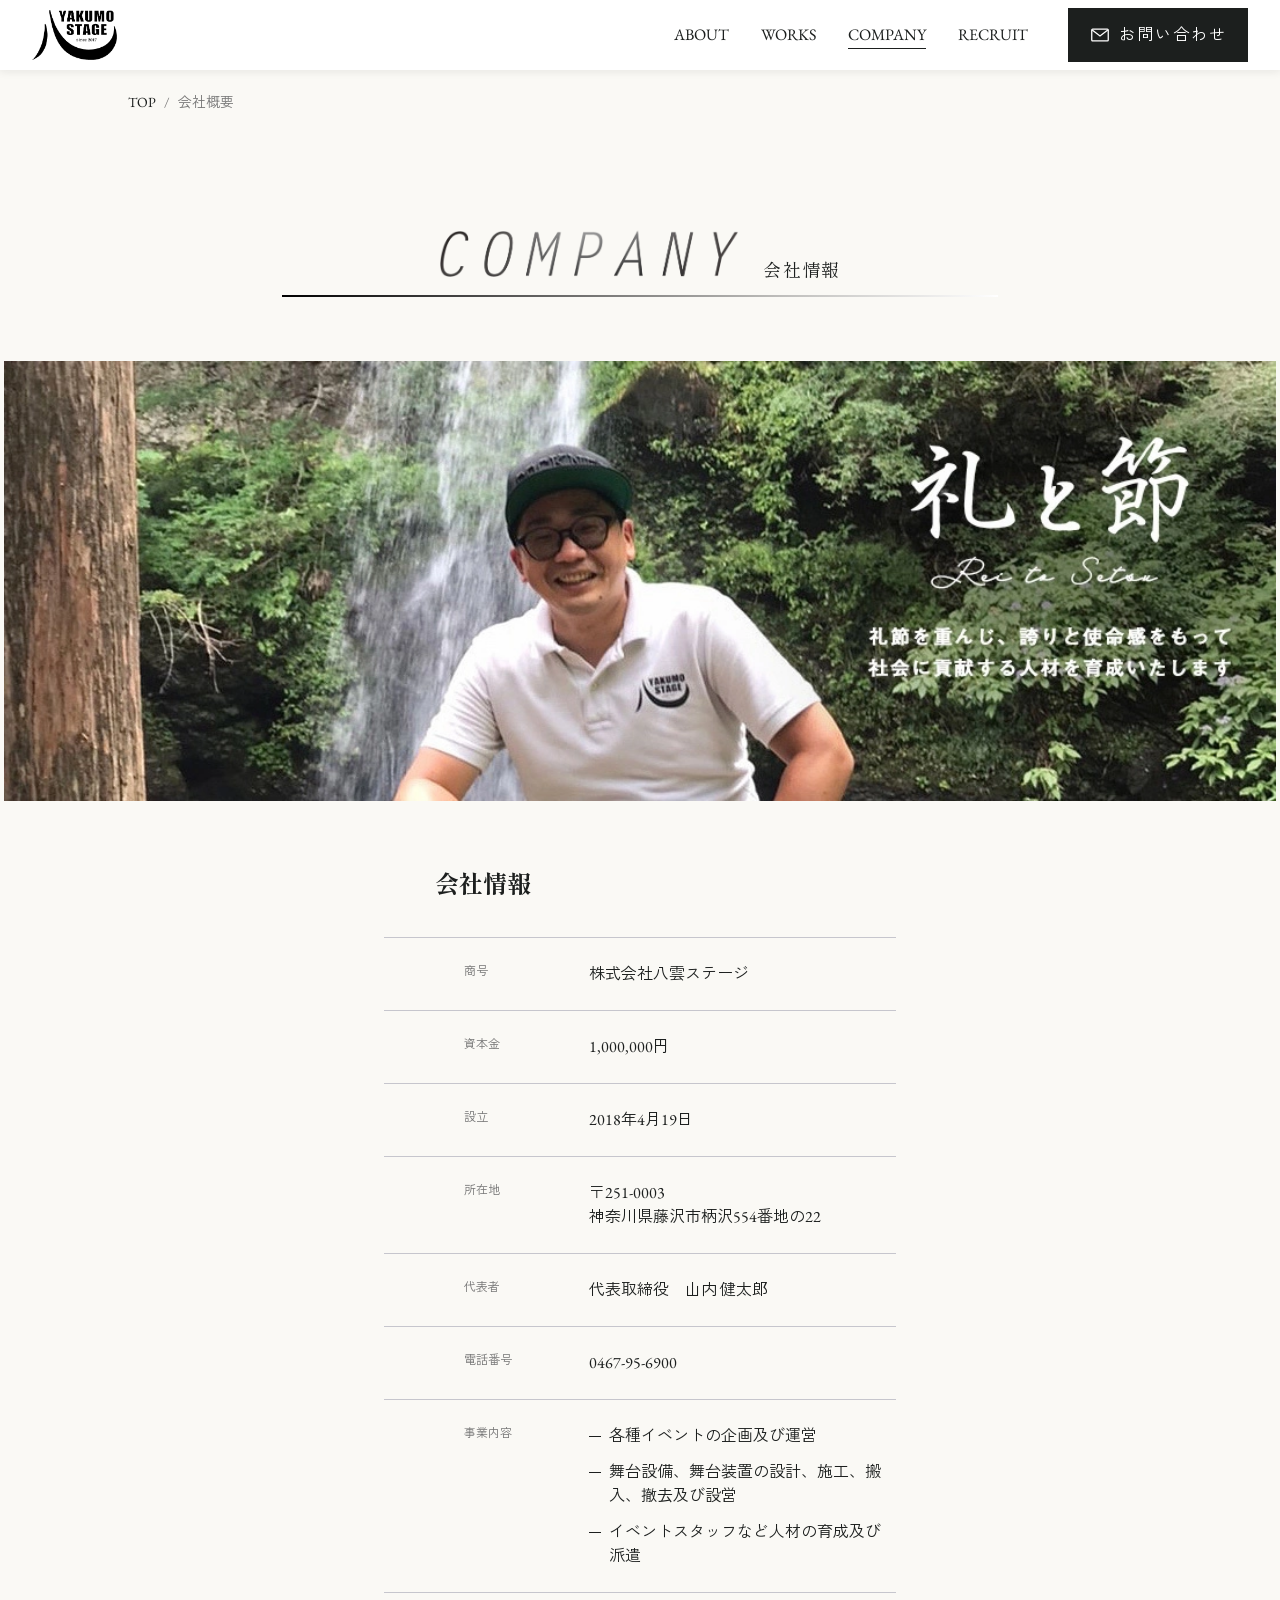
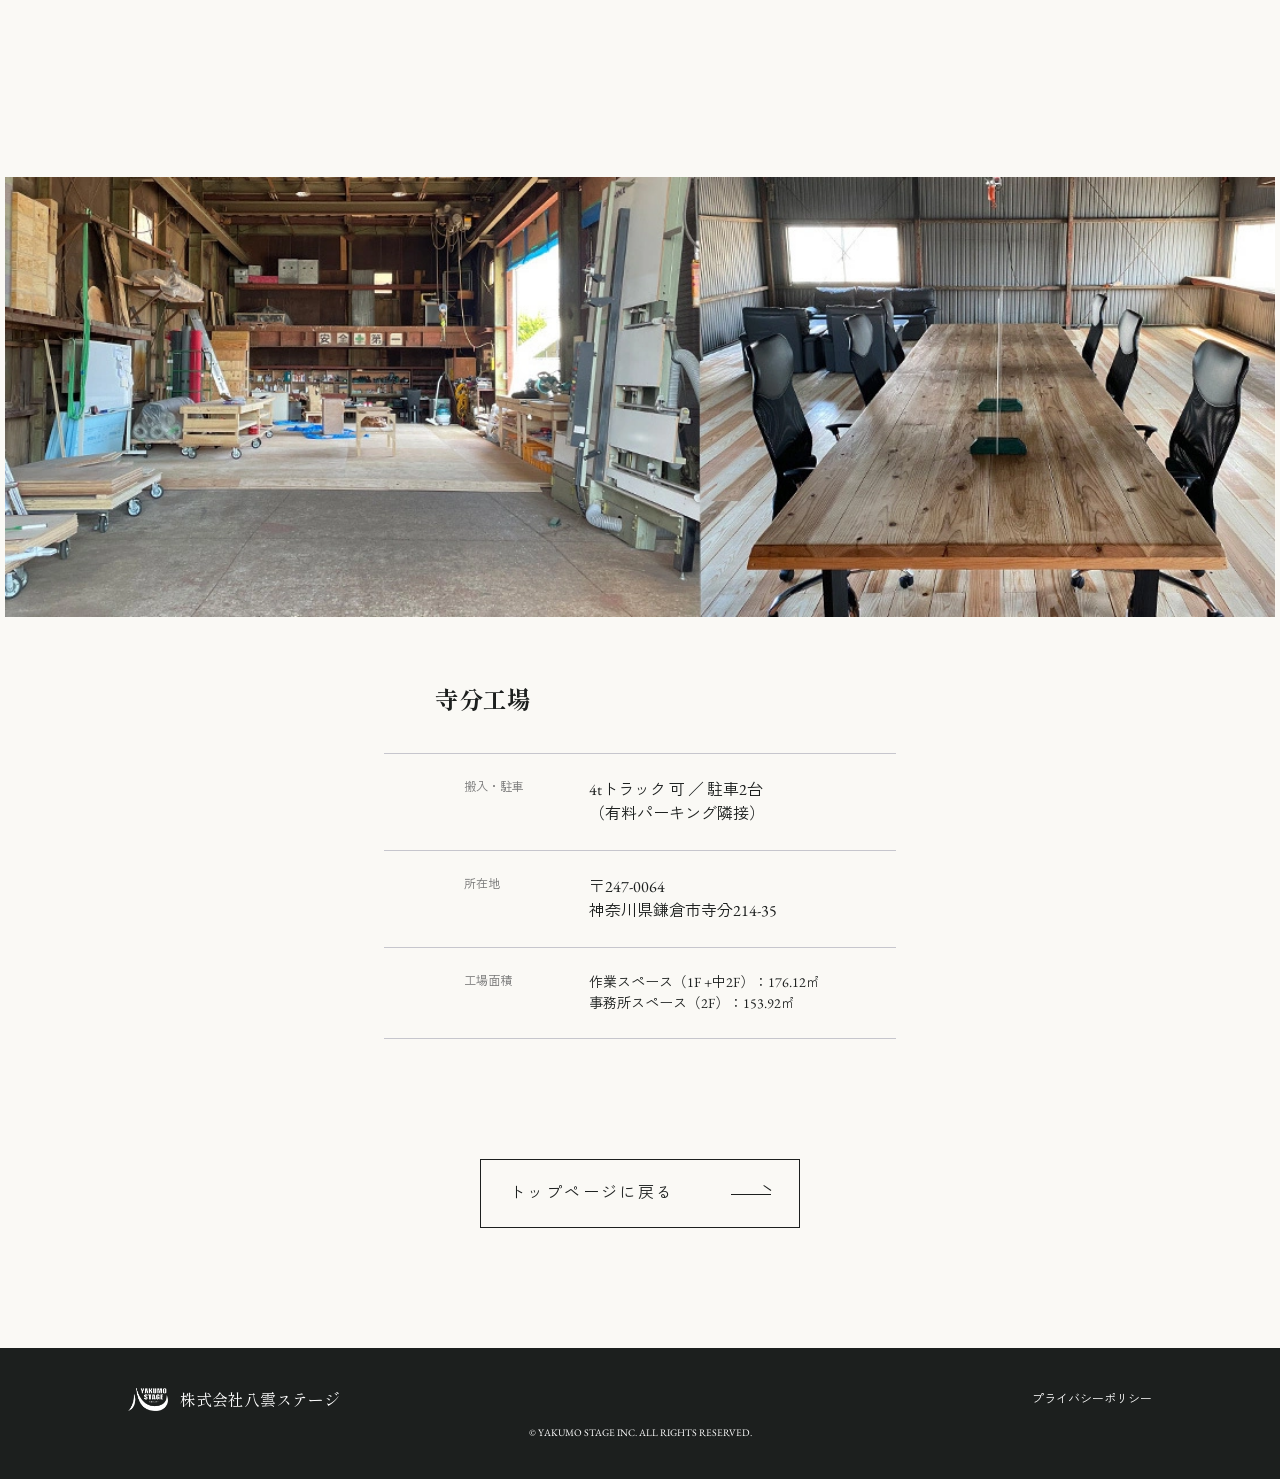
==== commit 7c571d1d: "Add files via upload" ====
--- a/company.html
+++ b/company.html
@@ -7,10 +7,21 @@
 		<meta
 			name="description"
 			content="株式会社八雲ステージの会社概要です。所在地・事業内容などの会社情報と、大道具や舞台美術を制作する寺分工場(神奈川県鎌倉市)をご紹介します。" />
+		<meta property="og:title" content="会社概要|株式会社八雲ステージ" />
+		<meta
+			property="og:description"
+			content="株式会社八雲ステージの会社概要です。所在地・事業内容などの会社情報と、大道具や舞台美術を制作する寺分工場(神奈川県鎌倉市)をご紹介します。" />
+		<meta property="og:type" content="website" />
+		<meta property="og:url" content="https://act2510itoh.github.io/yakumo/company.html" />
+		<meta property="og:image" content="https://act2510itoh.github.io/yakumo/assets/images/yakumo_logo1.png" />
+		<meta property="og:site_name" content="株式会社八雲ステージ" />
+		<meta name="twitter:card" content="summary_large_image" />
 		<link rel="icon" href="./assets/images/yakumo_favicon.png" />
 		<link rel="preconnect" href="https://fonts.googleapis.com" />
 		<link rel="preconnect" href="https://fonts.gstatic.com" crossorigin />
-		<link href="https://fonts.googleapis.com/css2?family=Shippori+Mincho&display=swap" rel="stylesheet" />
+		<link
+			href="https://fonts.googleapis.com/css2?family=Shippori+Mincho:wght@400;600&family=EB+Garamond:wght@400;500&family=Zen+Kaku+Gothic+New:wght@400;500&display=swap"
+			rel="stylesheet" />
 		<link rel="stylesheet" href="./assets/css/style.css" />
 		<!-- JSが動く時だけ演出用の初期状態にする(表示前に付けてちらつきを防ぐ) -->
 		<script>
@@ -83,7 +94,7 @@
 				<span class="en">
 					<img src="./assets/images/yakumo_top_company_20201012184422060.webp" alt="COMPANY" loading="lazy" />
 				</span>
-				<span class="jp">企業理念、代表からの挨拶</span>
+				<span class="jp">会社情報</span>
 			</h2>
 			<!-- 会社情報セクション -->
 			<section class="p-company">
@@ -114,9 +125,9 @@
 						<dt>事業内容</dt>
 						<dd>
 							<ul>
-								<li>■ 各種イベントの企画及び運営</li>
-								<li>■ 舞台設備、舞台装置の設計、施工、搬入、撤去及び設営</li>
-								<li>■ イベントスタッフなど人材の育成及び派遣</li>
+								<li>各種イベントの企画及び運営</li>
+								<li>舞台設備、舞台装置の設計、施工、搬入、撤去及び設営</li>
+								<li>イベントスタッフなど人材の育成及び派遣</li>
 							</ul>
 						</dd>
 					</dl>
@@ -165,10 +176,10 @@
 			<div class="l-footer__inner c-container">
 				<h3 class="l-footer__title">
 					<a href="./index.html">
-						<div class="l-footer__logo">
+						<span class="l-footer__logo">
 							<img src="./assets/images/yakumo_logo1.png" alt="株式会社八雲ステージ" loading="lazy" />
-						</div>
-						<div class="l-footer__text">株式会社八雲ステージ</div>
+						</span>
+						<span class="l-footer__text">株式会社八雲ステージ</span>
 					</a>
 				</h3>
 				<p><a href="./privacy-policy.html">プライバシーポリシー</a></p>
--- a/assets/css/style.css
+++ b/assets/css/style.css
@@ -5,10 +5,17 @@
 }
 
 body {
-  font-family: "Shippori Mincho", serif;
+  font-family: "EB Garamond", "Zen Kaku Gothic New", sans-serif;
   font-size: 1rem;
   color: #1c1f1e;
   background-color: #faf9f5;
+}
+
+h1,
+h2,
+h3,
+h4 {
+  font-family: "Shippori Mincho", serif;
 }
 
 /*! destyle.css v4.0.1 | MIT License | https://github.com/nicolas-cusan/destyle.css */
@@ -92,7 +99,7 @@
 /* Lists (definition) */
 /* ============================================ */
 dt {
-  font-weight: bold;
+  font-weight: normal;
 }
 
 dd {
@@ -438,126 +445,19 @@
 }
 @media screen and (min-width: 850px) {
   .l-header__logo img {
-    height: 40px;
+    height: 50px;
   }
 }
 .l-header .l-nav {
-  opacity: 0;
-  visibility: hidden;
   position: absolute;
-  left: -100%;
   top: 0;
+  left: 0;
   z-index: 10;
+  width: 100%;
   height: 100dvh;
-  width: 100%;
-  -webkit-transition: 0.3s all ease-in;
-  transition: 0.3s all ease-in;
-}
-@media screen and (min-width: 850px) {
+}
+@media screen and (max-width: 849px) {
   .l-header .l-nav {
-    position: static;
-    opacity: 1;
-    visibility: visible;
-    display: -webkit-box;
-    display: -ms-flexbox;
-    display: flex;
-    gap: 40px;
-    -webkit-box-align: center;
-        -ms-flex-align: center;
-            align-items: center;
-    height: auto;
-    width: auto;
-    color: #1c1f1e;
-  }
-  .l-header .l-nav__list {
-    display: -webkit-box;
-    display: -ms-flexbox;
-    display: flex;
-    gap: 32px;
-  }
-}
-.l-header .l-nav__item a {
-  position: relative;
-}
-.l-header .l-nav__item a::after {
-  content: "";
-  position: absolute;
-  left: 0;
-  bottom: -4px;
-  width: 100%;
-  height: 1px;
-  background-color: currentColor;
-  -webkit-transform: scaleX(0);
-          transform: scaleX(0);
-  -webkit-transform-origin: right center;
-          transform-origin: right center;
-  -webkit-transition: -webkit-transform 0.3s ease;
-  transition: -webkit-transform 0.3s ease;
-  transition: transform 0.3s ease;
-  transition: transform 0.3s ease, -webkit-transform 0.3s ease;
-}
-@media (hover: hover) {
-  .l-header .l-nav__item a:hover::after {
-    -webkit-transform: scaleX(1);
-            transform: scaleX(1);
-    -webkit-transform-origin: left center;
-            transform-origin: left center;
-  }
-}
-.l-header .l-nav__item a:focus-visible::after, .l-header .l-nav__item a[aria-current=page]::after {
-  -webkit-transform: scaleX(1);
-          transform: scaleX(1);
-  -webkit-transform-origin: left center;
-          transform-origin: left center;
-}
-.l-header .l-ham {
-  position: relative;
-  width: 30px;
-  height: 30px;
-  cursor: pointer;
-  -webkit-transition: 0.3s all ease-in;
-  transition: 0.3s all ease-in;
-}
-@media screen and (min-width: 850px) {
-  .l-header .l-ham {
-    display: none;
-  }
-}
-.l-header .l-ham span {
-  position: absolute;
-  left: 0;
-  width: 100%;
-  height: 2px;
-  background-color: black;
-  -webkit-transition: 0.3s all ease-in;
-  transition: 0.3s all ease-in;
-  z-index: 20;
-}
-.l-header .l-ham span:first-of-type {
-  top: 20%;
-}
-.l-header .l-ham span:nth-of-type(2) {
-  top: 50%;
-}
-.l-header .l-ham span:last-of-type {
-  top: 80%;
-}
-@media screen and (max-width: 849px) {
-  .l-header.open .l-header__logo img {
-    -webkit-filter: invert(1);
-            filter: invert(1);
-  }
-  .l-header.open .l-nav {
-    opacity: 1;
-    visibility: visible;
-    top: 0;
-    left: 0;
-    right: 0;
-    z-index: 10;
-    background-color: #1c1f1e;
-    width: 100%;
-    height: 100dvh;
-    padding: 100px 64px;
     display: -webkit-box;
     display: -ms-flexbox;
     display: flex;
@@ -569,8 +469,17 @@
         -ms-flex-align: start;
             align-items: flex-start;
     gap: 32px;
-  }
-  .l-header.open .l-nav__list {
+    padding: 100px 64px;
+    background-color: #1c1f1e;
+    -webkit-transform: translateX(-100%);
+            transform: translateX(-100%);
+    visibility: hidden;
+    -webkit-transition: visibility 0s linear 0.3s, -webkit-transform 0.3s ease-in;
+    transition: visibility 0s linear 0.3s, -webkit-transform 0.3s ease-in;
+    transition: transform 0.3s ease-in, visibility 0s linear 0.3s;
+    transition: transform 0.3s ease-in, visibility 0s linear 0.3s, -webkit-transform 0.3s ease-in;
+  }
+  .l-header .l-nav__list {
     display: -webkit-box;
     display: -ms-flexbox;
     display: flex;
@@ -581,90 +490,40 @@
     color: #fff;
     gap: 8px;
   }
-  .l-header.open .l-nav__item a {
-    display: inline-block;
-    padding-block: 14px;
-  }
-  .l-header.open .l-nav__item a::after {
-    bottom: 10px;
-  }
-  .l-header.open .l-ham span {
-    background-color: #fff;
-  }
-  .l-header.open .l-ham span:first-of-type {
-    top: 50%;
-    -webkit-transform: rotate(-135deg);
-            transform: rotate(-135deg);
-  }
-  .l-header.open .l-ham span:nth-of-type(2) {
-    opacity: 0;
-  }
-  .l-header.open .l-ham span:last-of-type {
-    top: 50%;
-    -webkit-transform: rotate(135deg);
-            transform: rotate(135deg);
-  }
-  .l-header.open .l-btn {
+  .l-header .l-nav .l-btn {
     margin-inline: 0;
     border-color: #fff;
   }
 }
-
-@media screen and (max-width: 849px) {
-  body:has(.l-header.open) {
-    overflow: hidden;
-  }
-}
-
-.l-footer {
-  padding-block: 40px;
-  background-color: #1c1f1e;
-  color: #fff;
-  text-align: center;
-  display: -webkit-box;
-  display: -ms-flexbox;
-  display: flex;
-  -webkit-box-orient: vertical;
-  -webkit-box-direction: normal;
-      -ms-flex-direction: column;
-          flex-direction: column;
-  gap: 16px;
-}
-.l-footer__inner {
-  display: -webkit-box;
-  display: -ms-flexbox;
-  display: flex;
-  -webkit-box-orient: vertical;
-  -webkit-box-direction: normal;
-      -ms-flex-direction: column;
-          flex-direction: column;
-  gap: 16px;
-  -webkit-box-align: center;
-      -ms-flex-align: center;
-          align-items: center;
-}
-@media screen and (min-width: 850px) {
-  .l-footer__inner {
-    -webkit-box-orient: horizontal;
-    -webkit-box-direction: normal;
-        -ms-flex-direction: row;
-            flex-direction: row;
-    -webkit-box-pack: justify;
-        -ms-flex-pack: justify;
-            justify-content: space-between;
-  }
-}
-.l-footer__inner p {
-  font-size: 0.75rem;
-}
-.l-footer__inner p a {
+@media screen and (min-width: 850px) {
+  .l-header .l-nav {
+    position: static;
+    display: -webkit-box;
+    display: -ms-flexbox;
+    display: flex;
+    gap: 40px;
+    -webkit-box-align: center;
+        -ms-flex-align: center;
+            align-items: center;
+    height: auto;
+    width: auto;
+    color: #1c1f1e;
+  }
+  .l-header .l-nav__list {
+    display: -webkit-box;
+    display: -ms-flexbox;
+    display: flex;
+    gap: 32px;
+  }
+}
+.l-header .l-nav__item a {
   position: relative;
 }
-.l-footer__inner p a::after {
+.l-header .l-nav__item a::after {
   content: "";
   position: absolute;
   left: 0;
-  bottom: -2px;
+  bottom: -4px;
   width: 100%;
   height: 1px;
   background-color: currentColor;
@@ -678,6 +537,160 @@
   transition: transform 0.3s ease, -webkit-transform 0.3s ease;
 }
 @media (hover: hover) {
+  .l-header .l-nav__item a:hover::after {
+    -webkit-transform: scaleX(1);
+            transform: scaleX(1);
+    -webkit-transform-origin: left center;
+            transform-origin: left center;
+  }
+}
+.l-header .l-nav__item a:focus-visible::after, .l-header .l-nav__item a[aria-current=page]::after {
+  -webkit-transform: scaleX(1);
+          transform: scaleX(1);
+  -webkit-transform-origin: left center;
+          transform-origin: left center;
+}
+@media screen and (max-width: 849px) {
+  .l-header .l-nav__item a {
+    display: inline-block;
+    padding-block: 14px;
+  }
+  .l-header .l-nav__item a::after {
+    bottom: 10px;
+  }
+}
+.l-header .l-ham {
+  position: relative;
+  width: 30px;
+  height: 30px;
+  cursor: pointer;
+  -webkit-transition: 0.3s all ease-in;
+  transition: 0.3s all ease-in;
+}
+@media screen and (min-width: 850px) {
+  .l-header .l-ham {
+    display: none;
+  }
+}
+.l-header .l-ham span {
+  position: absolute;
+  left: 0;
+  width: 100%;
+  height: 2px;
+  background-color: black;
+  -webkit-transition: 0.3s all ease-in;
+  transition: 0.3s all ease-in;
+  z-index: 20;
+}
+.l-header .l-ham span:first-of-type {
+  top: 20%;
+}
+.l-header .l-ham span:nth-of-type(2) {
+  top: 50%;
+}
+.l-header .l-ham span:last-of-type {
+  top: 80%;
+}
+@media screen and (max-width: 849px) {
+  .l-header.open .l-header__logo img {
+    -webkit-filter: invert(1);
+            filter: invert(1);
+  }
+  .l-header.open .l-nav {
+    -webkit-transform: translateX(0);
+            transform: translateX(0);
+    visibility: visible;
+    -webkit-transition: visibility 0s linear 0s, -webkit-transform 0.3s ease-in;
+    transition: visibility 0s linear 0s, -webkit-transform 0.3s ease-in;
+    transition: transform 0.3s ease-in, visibility 0s linear 0s;
+    transition: transform 0.3s ease-in, visibility 0s linear 0s, -webkit-transform 0.3s ease-in;
+  }
+  .l-header.open .l-ham span {
+    background-color: #fff;
+  }
+  .l-header.open .l-ham span:first-of-type {
+    top: 50%;
+    -webkit-transform: rotate(-135deg);
+            transform: rotate(-135deg);
+  }
+  .l-header.open .l-ham span:nth-of-type(2) {
+    opacity: 0;
+  }
+  .l-header.open .l-ham span:last-of-type {
+    top: 50%;
+    -webkit-transform: rotate(135deg);
+            transform: rotate(135deg);
+  }
+}
+
+@media screen and (max-width: 849px) {
+  body:has(.l-header.open) {
+    overflow: hidden;
+  }
+}
+
+.l-footer {
+  padding-block: 40px;
+  background-color: #1c1f1e;
+  color: #fff;
+  text-align: center;
+  display: -webkit-box;
+  display: -ms-flexbox;
+  display: flex;
+  -webkit-box-orient: vertical;
+  -webkit-box-direction: normal;
+      -ms-flex-direction: column;
+          flex-direction: column;
+  gap: 16px;
+}
+.l-footer__inner {
+  display: -webkit-box;
+  display: -ms-flexbox;
+  display: flex;
+  -webkit-box-orient: vertical;
+  -webkit-box-direction: normal;
+      -ms-flex-direction: column;
+          flex-direction: column;
+  gap: 16px;
+  -webkit-box-align: center;
+      -ms-flex-align: center;
+          align-items: center;
+}
+@media screen and (min-width: 850px) {
+  .l-footer__inner {
+    -webkit-box-orient: horizontal;
+    -webkit-box-direction: normal;
+        -ms-flex-direction: row;
+            flex-direction: row;
+    -webkit-box-pack: justify;
+        -ms-flex-pack: justify;
+            justify-content: space-between;
+  }
+}
+.l-footer__inner p {
+  font-size: 0.75rem;
+}
+.l-footer__inner p a {
+  position: relative;
+}
+.l-footer__inner p a::after {
+  content: "";
+  position: absolute;
+  left: 0;
+  bottom: -2px;
+  width: 100%;
+  height: 1px;
+  background-color: currentColor;
+  -webkit-transform: scaleX(0);
+          transform: scaleX(0);
+  -webkit-transform-origin: right center;
+          transform-origin: right center;
+  -webkit-transition: -webkit-transform 0.3s ease;
+  transition: -webkit-transform 0.3s ease;
+  transition: transform 0.3s ease;
+  transition: transform 0.3s ease, -webkit-transform 0.3s ease;
+}
+@media (hover: hover) {
   .l-footer__inner p a:hover::after {
     -webkit-transform: scaleX(1);
             transform: scaleX(1);
@@ -769,16 +782,15 @@
 }
 .p-company .c-heading {
   text-align: left;
-  width: 90%;
+  width: 100%;
 }
 @media screen and (min-width: 850px) {
   .p-company .c-heading {
     width: 40%;
-    text-align: left;
   }
 }
 .p-company__inner {
-  width: 90%;
+  width: 100%;
   display: -webkit-box;
   display: -ms-flexbox;
   display: flex;
@@ -803,7 +815,7 @@
 .p-company__inner dt {
   width: 30%;
   color: #767676;
-  font-size: 0.875rem;
+  font-size: 0.75rem;
   padding-left: 16px;
 }
 @media screen and (min-width: 850px) {
@@ -814,10 +826,12 @@
 }
 .p-company__inner dd {
   width: 70%;
+  font-size: 0.875rem;
 }
 @media screen and (min-width: 850px) {
   .p-company__inner dd {
     width: 60%;
+    font-size: 1rem;
   }
 }
 .p-company__inner ul {
@@ -828,12 +842,25 @@
   -webkit-box-direction: normal;
       -ms-flex-direction: column;
           flex-direction: column;
-  gap: 8px;
+  gap: 24px;
 }
 @media screen and (min-width: 850px) {
   .p-company__inner ul {
     gap: 12px;
   }
+}
+.p-company__inner ul li {
+  position: relative;
+  padding-left: 20px;
+}
+.p-company__inner ul li::before {
+  content: "";
+  position: absolute;
+  left: 0;
+  top: 0.75em;
+  width: 12px;
+  height: 1px;
+  background: #1c1f1e;
 }
 .p-company__inner .space {
   font-size: 0.875rem;
@@ -848,7 +875,7 @@
   top: calc(60% - var(--header-height, 70px) / 2);
   left: 10%;
   color: #fff;
-  text-shadow: 0 2px 12px rgba(0, 0, 0, 0.5);
+  text-shadow: 0 2px 10px rgba(28, 31, 30, 0.5);
   display: -webkit-box;
   display: -ms-flexbox;
   display: flex;
@@ -884,6 +911,7 @@
 }
 .p-top-mainvisual__image {
   position: relative;
+  opacity: 0.9;
   z-index: 0;
   height: calc(100vh - var(--header-height, 70px));
   height: calc(100svh - var(--header-height, 70px));
@@ -1029,21 +1057,13 @@
   -webkit-box-direction: normal;
       -ms-flex-direction: column;
           flex-direction: column;
+  position: relative;
 }
 @media screen and (min-width: 850px) {
   .p-top-about {
-    -webkit-box-orient: vertical;
-    -webkit-box-direction: normal;
-        -ms-flex-direction: column;
-            flex-direction: column;
     -webkit-writing-mode: vertical-rl;
         -ms-writing-mode: tb-rl;
             writing-mode: vertical-rl;
-    -webkit-box-align: center;
-        -ms-flex-align: center;
-            align-items: center;
-    height: 80vh;
-    padding-block: 0;
     margin-block: auto;
   }
 }
@@ -1054,21 +1074,6 @@
   .p-top-about__heading {
     font-size: 2rem;
   }
-}
-.p-top-about__image {
-  width: 80%;
-  margin-inline: auto;
-  padding-block: 120px;
-}
-@media screen and (min-width: 850px) {
-  .p-top-about__image {
-    width: 200px;
-    padding-block: 0;
-    margin-inline: 0;
-  }
-}
-.p-top-about__image img {
-  width: 100%;
 }
 .p-top-about__wrapper {
   font-size: 1rem;
@@ -1085,19 +1090,37 @@
 }
 @media screen and (min-width: 850px) {
   .p-top-about__wrapper {
-    width: 100%;
+    width: 60%;
     font-size: 1.25rem;
     height: 70vh;
-    gap: 0px;
-    padding-block: 64px;
     -webkit-box-pack: justify;
         -ms-flex-pack: justify;
             justify-content: space-between;
-  }
-  .p-top-about__wrapper p {
-    -ms-flex-negative: 0;
-        flex-shrink: 0;
-  }
+    padding-inline: 120px 0;
+    margin-block: auto;
+  }
+}
+.p-top-about__image {
+  width: 60%;
+  padding-block: 120px;
+  position: absolute;
+  top: 50%;
+  left: 50%;
+  opacity: 0.05;
+  margin-inline: 0;
+  -webkit-transform: translateX(-50%);
+          transform: translateX(-50%);
+}
+@media screen and (min-width: 850px) {
+  .p-top-about__image {
+    width: 50%;
+    -webkit-transform: translate(-50%, -50%);
+            transform: translate(-50%, -50%);
+    padding-block: 0;
+  }
+}
+.p-top-about__image img {
+  width: 100%;
 }
 
 .p-top-works {
@@ -1166,25 +1189,21 @@
   line-height: 2;
 }
 @media screen and (min-width: 850px) {
-  .p-top-works .event {
-    -webkit-box-align: end;
-        -ms-flex-align: end;
-            align-items: end;
+  .p-top-works__text-item p {
+    font-size: 1.2rem;
   }
 }
 .p-top-works__heading {
   font-size: 1.25rem;
   line-height: 1.5;
-  color: #1c1f1e;
+  color: inherit;
   font-weight: bold;
   margin-bottom: 24px;
-  color: inherit;
 }
 @media screen and (min-width: 850px) {
   .p-top-works__heading {
     font-size: 1.5rem;
     margin-bottom: 36px;
-    text-align: left;
     color: #1c1f1e;
   }
 }
@@ -1201,7 +1220,7 @@
   position: absolute;
   inset: 0;
   z-index: 2;
-  background-color: rgba(0, 0, 0, 0.45);
+  background-color: rgba(0, 0, 0, 0.55);
   pointer-events: none;
 }
 @media screen and (min-width: 850px) {
@@ -1229,6 +1248,11 @@
   clip-path: polygon(0% 0%, 100% 0%, 100% 100%, 0% 100%);
 }
 
+@media screen and (min-width: 850px) {
+  .p-top-company {
+    background-color: #fff;
+  }
+}
 .p-top-company .c-btn {
   width: min(90%, 320px);
 }
@@ -1333,6 +1357,7 @@
   font-size: 0.75rem;
 }
 .p-top-company__name .name {
+  font-family: "Shippori Mincho", serif;
   font-size: 1.25rem;
   line-height: 2.4;
   letter-spacing: 0.1em;
@@ -1446,6 +1471,11 @@
 }
 
 @media screen and (min-width: 850px) {
+  .p-top-contact {
+    background-color: #fff;
+    margin-bottom: 100px;
+    border-radius: 20px;
+  }
   .p-top-contact .c-section-title {
     -webkit-box-pack: center;
         -ms-flex-pack: center;
@@ -1524,9 +1554,6 @@
   display: grid;
   -ms-grid-columns: 1fr 12px 1fr;
   grid-template-columns: repeat(2, 1fr);
-  -webkit-box-pack: justify;
-      -ms-flex-pack: justify;
-          justify-content: space-between;
   gap: 12px;
 }
 @media screen and (min-width: 850px) {
@@ -1538,11 +1565,15 @@
 .p-recruit__text-box li {
   padding-block: 24px;
   border: solid 1px #1c1f1e;
+  -webkit-box-shadow: 2px 2px 0 #1c1f1e;
+          box-shadow: 2px 2px 0 #1c1f1e;
   text-align: center;
+  font-size: 0.875rem;
 }
 @media screen and (min-width: 850px) {
   .p-recruit__text-box li {
     padding-block: 32px;
+    font-size: 1rem;
   }
 }
 .p-recruit__heading {
@@ -1565,16 +1596,15 @@
       -ms-flex-align: center;
           align-items: center;
   border-bottom: 1px solid #c6c6cd;
-  padding: 24px;
-  width: 100%;
+  width: 100%;
+  padding: 24px 12px;
   margin-inline: auto;
   text-align: left;
   gap: 12px;
 }
 .p-recruit__item:first-of-type {
+  padding: 24px;
   margin-top: 32px;
-}
-.p-recruit__item:first-of-type {
   border-top: 1px solid #c6c6cd;
 }
 @media screen and (min-width: 850px) {
@@ -1591,7 +1621,7 @@
 @media screen and (min-width: 850px) {
   .p-recruit__item dt {
     font-size: 0.875rem;
-    padding-left: 64px;
+    padding-left: 32px;
   }
 }
 .p-recruit__item dd {
@@ -1603,6 +1633,34 @@
   .p-recruit__item dd {
     line-height: 2;
     font-size: 1rem;
+  }
+}
+.p-recruit__item ul {
+  display: -webkit-box;
+  display: -ms-flexbox;
+  display: flex;
+  -webkit-box-orient: vertical;
+  -webkit-box-direction: normal;
+      -ms-flex-direction: column;
+          flex-direction: column;
+  gap: 12px;
+}
+.p-recruit__item ul li {
+  position: relative;
+  padding-left: 20px;
+}
+.p-recruit__item ul li::before {
+  content: "";
+  position: absolute;
+  left: 0;
+  top: 0.75em;
+  width: 12px;
+  height: 1px;
+  background: #1c1f1e;
+}
+@media screen and (min-width: 850px) {
+  .p-recruit__item ul li::before {
+    top: 1em;
   }
 }
 
@@ -1651,6 +1709,9 @@
           flex-direction: column;
   gap: 12px;
   margin-bottom: 36px;
+}
+.js .c-section-title {
+  opacity: 0;
 }
 @media screen and (min-width: 850px) {
   .c-section-title {
@@ -1692,6 +1753,9 @@
   -webkit-transform: scaleX(0);
           transform: scaleX(0);
 }
+.js .c-section-title.is-show {
+  opacity: 1;
+}
 .js .c-section-title.is-show::after {
   -webkit-transform: scaleX(1);
           transform: scaleX(1);
@@ -1700,7 +1764,39 @@
   transition: transform 0.6s cubic-bezier(0.65, 0, 0.35, 1);
   transition: transform 0.6s cubic-bezier(0.65, 0, 0.35, 1), -webkit-transform 0.6s cubic-bezier(0.65, 0, 0.35, 1);
 }
+.js .c-section-title .en,
+.js .c-section-title .jp {
+  opacity: 0;
+  -webkit-transform: translateX(-40px);
+          transform: translateX(-40px);
+}
+.js .c-section-title.is-show .en,
+.js .c-section-title.is-show .jp {
+  opacity: 1;
+  -webkit-transform: none;
+          transform: none;
+  -webkit-transition: opacity 0.7s ease, -webkit-transform 0.7s cubic-bezier(0.22, 1, 0.36, 1);
+  transition: opacity 0.7s ease, -webkit-transform 0.7s cubic-bezier(0.22, 1, 0.36, 1);
+  transition: opacity 0.7s ease, transform 0.7s cubic-bezier(0.22, 1, 0.36, 1);
+  transition: opacity 0.7s ease, transform 0.7s cubic-bezier(0.22, 1, 0.36, 1), -webkit-transform 0.7s cubic-bezier(0.22, 1, 0.36, 1);
+}
+.js .c-section-title.is-show .jp {
+  -webkit-transition-delay: 0.15s;
+          transition-delay: 0.15s;
+}
+.js .c-section-title.is-show::after {
+  -webkit-transition-delay: 0.3s;
+          transition-delay: 0.3s;
+}
 @media (prefers-reduced-motion: reduce) {
+  .js .c-section-title .en,
+  .js .c-section-title .jp {
+    opacity: 1;
+    -webkit-transform: none;
+            transform: none;
+    -webkit-transition: none;
+    transition: none;
+  }
   .js .c-section-title::after {
     -webkit-transform: none;
             transform: none;
@@ -1792,6 +1888,7 @@
     font-size: 1rem;
     line-height: 2.5;
     padding-block: 64px;
+    gap: 0;
     -webkit-box-align: center;
         -ms-flex-align: center;
             align-items: center;
@@ -1846,11 +1943,11 @@
   transition: color 0.3s 0.1s;
 }
 @media (hover: hover) {
-  .c-btn:not(:disabled):hover::before {
+  .c-btn:hover::before {
     -webkit-transform: scaleY(0);
             transform: scaleY(0);
   }
-  .c-btn:not(:disabled):hover > a, .c-btn:not(:disabled):hover > span {
+  .c-btn:hover > a, .c-btn:hover > span {
     color: #1c1f1e;
   }
 }
@@ -1860,16 +1957,6 @@
 }
 .c-btn:focus-within > a, .c-btn:focus-within > span {
   color: #1c1f1e;
-}
-.c-btn:disabled {
-  cursor: not-allowed;
-  border-color: #c6c6cd;
-}
-.c-btn:disabled::before {
-  background-color: #e9e8e3;
-}
-.c-btn:disabled > span {
-  color: #767676;
 }
 .c-btn--submit {
   width: 100%;
@@ -1928,11 +2015,11 @@
   color: #1c1f1e;
 }
 @media (hover: hover) {
-  .c-btn--outline:not(:disabled):hover::before {
+  .c-btn--outline:hover::before {
     -webkit-transform: scaleY(1);
             transform: scaleY(1);
   }
-  .c-btn--outline:not(:disabled):hover > a, .c-btn--outline:not(:disabled):hover > span {
+  .c-btn--outline:hover > a, .c-btn--outline:hover > span {
     color: #fff;
   }
 }
@@ -1993,7 +2080,7 @@
           transform-origin: right center;
 }
 @media (hover: hover) {
-  .c-btn:not(:disabled):hover .c-btn__arrow::before {
+  .c-btn:hover .c-btn__arrow::before {
     width: 100%;
   }
 }
@@ -2033,9 +2120,6 @@
   gap: 24px;
   padding-block: 24px;
   text-align: left;
-  -webkit-box-pack: justify;
-      -ms-flex-pack: justify;
-          justify-content: space-between;
 }
 @media screen and (min-width: 850px) {
   .c-form {
@@ -2065,7 +2149,7 @@
   background-color: #ff4a4d;
   color: #fff;
   font-size: 0.625rem;
-  padding: 2px 7px 2px 5px;
+  padding: 4px 6px 2px 5px;
   border-radius: 2px;
 }
 @media screen and (min-width: 850px) {
@@ -2076,7 +2160,7 @@
 .c-form label .optional {
   background-color: #1c1f1e;
   color: #fff;
-  padding: 2px 7px 2px 5px;
+  padding: 4px 7px 2px 5px;
   border-radius: 2px;
   font-size: 0.625rem;
 }
@@ -2120,8 +2204,86 @@
 .c-form textarea {
   min-height: 120px;
 }
-.c-form select {
+.c-form__file {
+  display: -webkit-box;
+  display: -ms-flexbox;
+  display: flex;
+  -webkit-box-align: center;
+      -ms-flex-align: center;
+          align-items: center;
+  -ms-flex-wrap: wrap;
+      flex-wrap: wrap;
+  gap: 16px;
+}
+@media screen and (min-width: 850px) {
+  .c-form__file {
+    width: 70%;
+  }
+}
+.c-form .c-form__file-input {
+  position: absolute;
+  width: 1px;
+  height: 1px;
+  padding: 0;
+  border: 0;
+  opacity: 0;
+  pointer-events: none;
+}
+.c-form .c-form__file-btn {
+  -webkit-box-align: center;
+      -ms-flex-align: center;
+          align-items: center;
+  gap: 10px;
+  width: auto;
+  padding: 12px 28px;
+  border: 1px solid #c6c6cd;
+  background-color: #fff;
   color: #c6c6cd;
+  letter-spacing: 2px;
+  cursor: pointer;
+  -webkit-transition: border-color 0.3s, background-color 0.3s, color 0.3s;
+  transition: border-color 0.3s, background-color 0.3s, color 0.3s;
+}
+@media (hover: hover) {
+  .c-form .c-form__file-btn:hover {
+    border-color: #1c1f1e;
+    background-color: #1c1f1e;
+    color: #fff;
+  }
+}
+.c-form .c-form__file-icon {
+  -webkit-box-flex: 0;
+      -ms-flex: none;
+          flex: none;
+  width: 20px;
+  height: 20px;
+  fill: none;
+  stroke: currentColor;
+  stroke-width: 1.5;
+  stroke-linecap: round;
+  stroke-linejoin: round;
+}
+.c-form .c-form__file-input:focus-visible + .c-form__file-btn {
+  border-color: #1c1f1e;
+  background-color: #1c1f1e;
+  color: #fff;
+}
+.c-form .c-form__file-name {
+  font-size: 0.875rem;
+  color: #767676;
+  word-break: break-all;
+}
+.c-form .c-form__file-name.is-selected {
+  color: #1c1f1e;
+}
+.c-form select:invalid {
+  color: #c6c6cd;
+}
+.c-form input:focus-visible,
+.c-form select:focus-visible,
+.c-form textarea:focus-visible {
+  outline: 2px solid #1c1f1e;
+  outline-offset: 2px;
 }
 .c-form__checkbox {
   display: -webkit-box;
@@ -2159,10 +2321,40 @@
   -webkit-transform: translate(-50%, -50%) rotate(-45deg);
           transform: translate(-50%, -50%) rotate(-45deg);
 }
-.c-form__checkbox a {
+.c-form__checkbox span {
+  border-bottom: 1px solid #1c1f1e;
+}
+.c-form__checkbox a:hover {
+  opacity: 0.6;
+}
+
+.c-breadcrumb {
+  padding-top: 24px;
+  font-size: 0.75rem;
+  color: #767676;
+}
+@media screen and (min-width: 850px) {
+  .c-breadcrumb {
+    font-size: 0.875rem;
+  }
+}
+.c-breadcrumb ol {
+  display: -webkit-box;
+  display: -ms-flexbox;
+  display: flex;
+  -ms-flex-wrap: wrap;
+      flex-wrap: wrap;
+  gap: 8px;
+}
+.c-breadcrumb li + li::before {
+  content: "/";
+  margin-right: 8px;
+}
+.c-breadcrumb a {
+  color: #1c1f1e;
   position: relative;
 }
-.c-form__checkbox a::after {
+.c-breadcrumb a::after {
   content: "";
   position: absolute;
   left: 0;
@@ -2180,64 +2372,6 @@
   transition: transform 0.3s ease, -webkit-transform 0.3s ease;
 }
 @media (hover: hover) {
-  .c-form__checkbox a:hover::after {
-    -webkit-transform: scaleX(1);
-            transform: scaleX(1);
-    -webkit-transform-origin: left center;
-            transform-origin: left center;
-  }
-}
-.c-form__checkbox a:focus-visible::after, .c-form__checkbox a[aria-current=page]::after {
-  -webkit-transform: scaleX(1);
-          transform: scaleX(1);
-  -webkit-transform-origin: left center;
-          transform-origin: left center;
-}
-
-.c-breadcrumb {
-  padding-top: 24px;
-  font-size: 0.75rem;
-  color: #767676;
-}
-@media screen and (min-width: 850px) {
-  .c-breadcrumb {
-    font-size: 0.875rem;
-  }
-}
-.c-breadcrumb ol {
-  display: -webkit-box;
-  display: -ms-flexbox;
-  display: flex;
-  -ms-flex-wrap: wrap;
-      flex-wrap: wrap;
-  gap: 8px;
-}
-.c-breadcrumb li + li::before {
-  content: "/";
-  margin-right: 8px;
-}
-.c-breadcrumb a {
-  color: #1c1f1e;
-  position: relative;
-}
-.c-breadcrumb a::after {
-  content: "";
-  position: absolute;
-  left: 0;
-  bottom: -2px;
-  width: 100%;
-  height: 1px;
-  background-color: currentColor;
-  -webkit-transform: scaleX(0);
-          transform: scaleX(0);
-  -webkit-transform-origin: right center;
-          transform-origin: right center;
-  -webkit-transition: -webkit-transform 0.3s ease;
-  transition: -webkit-transform 0.3s ease;
-  transition: transform 0.3s ease;
-  transition: transform 0.3s ease, -webkit-transform 0.3s ease;
-}
-@media (hover: hover) {
   .c-breadcrumb a:hover::after {
     -webkit-transform: scaleX(1);
             transform: scaleX(1);
